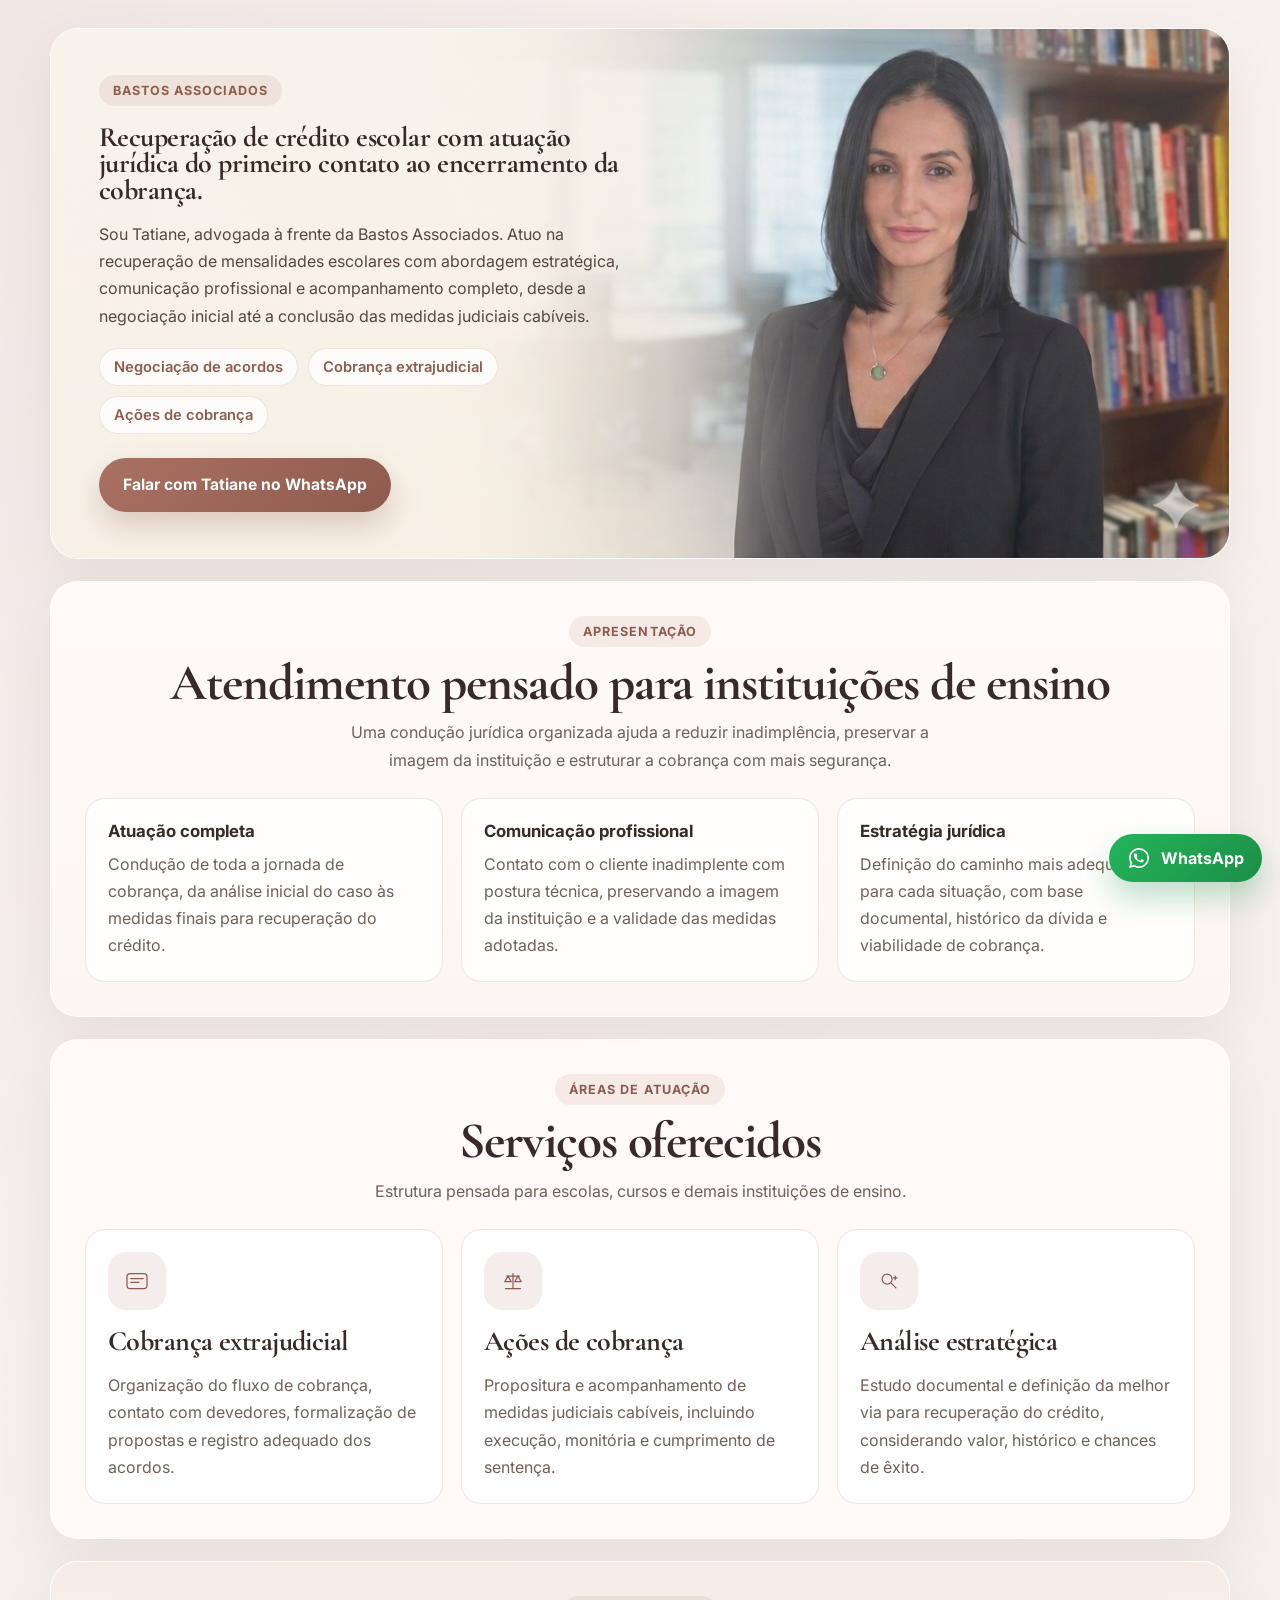
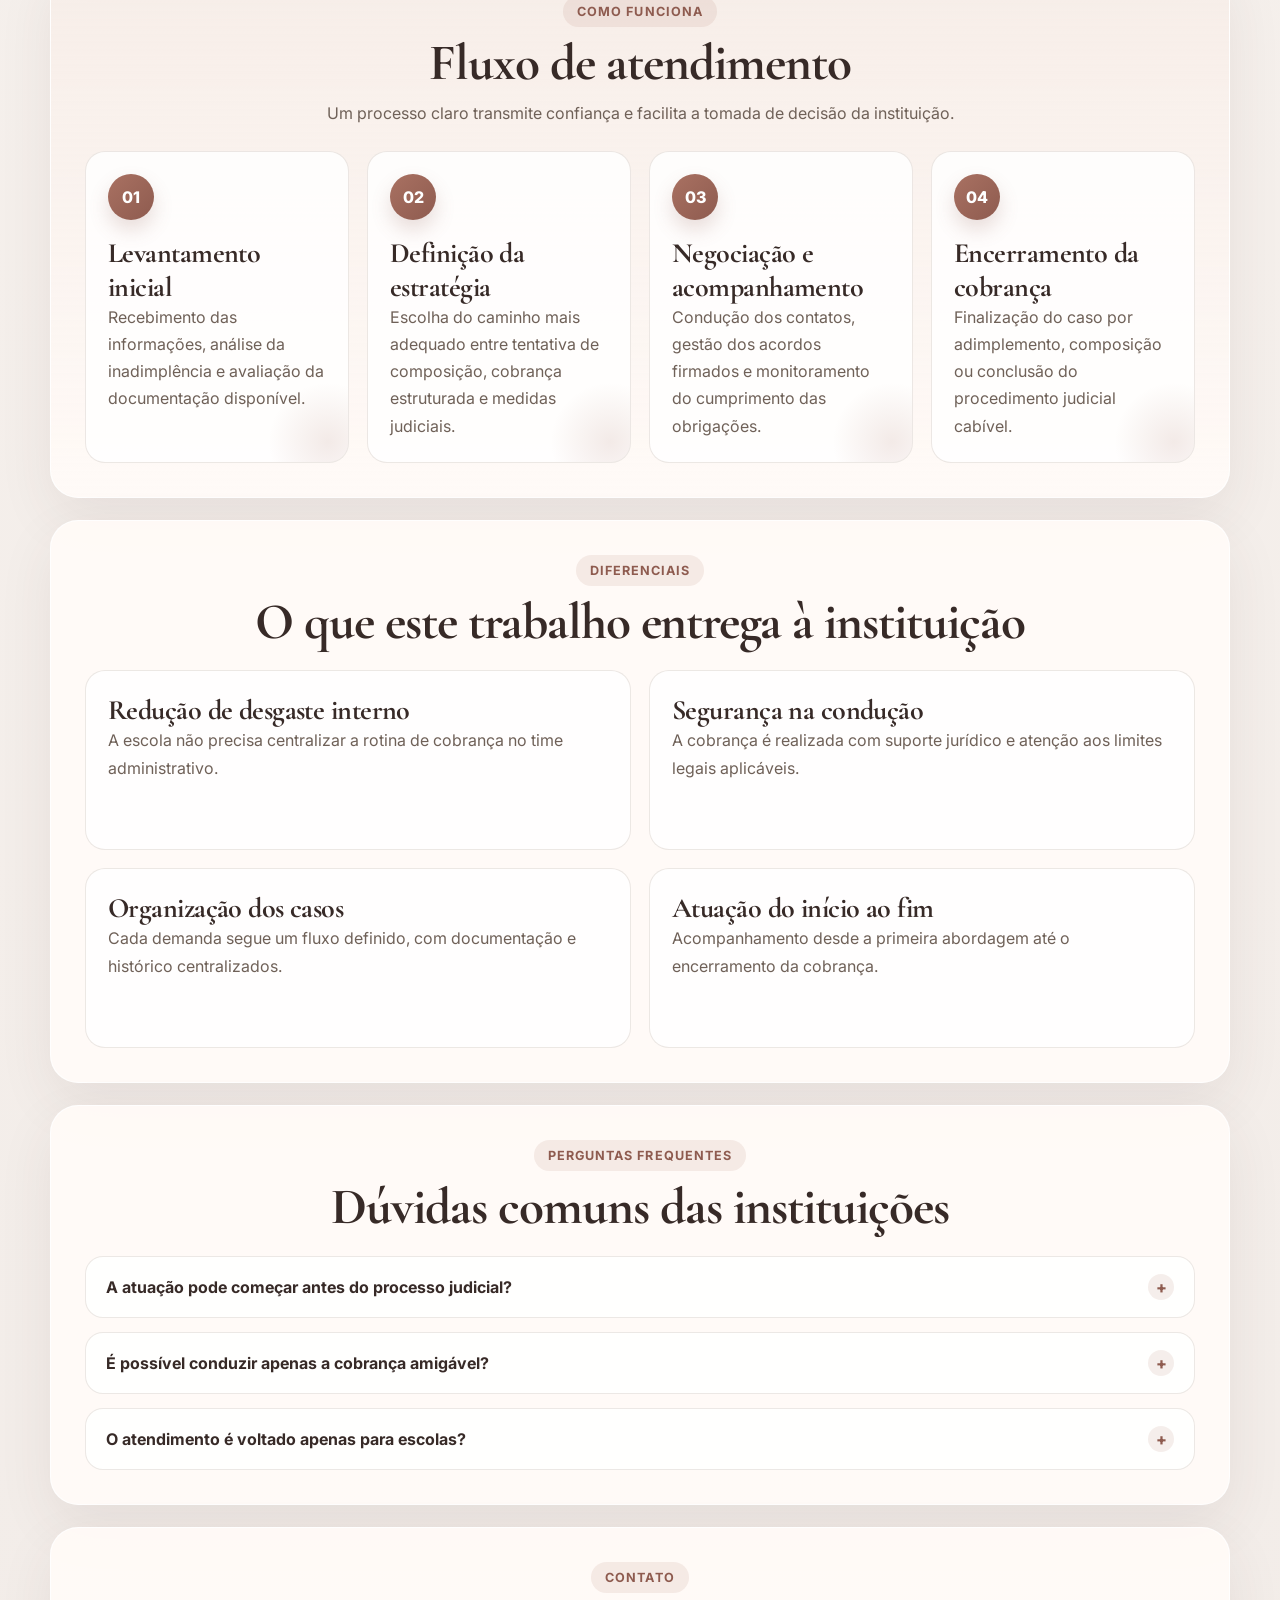
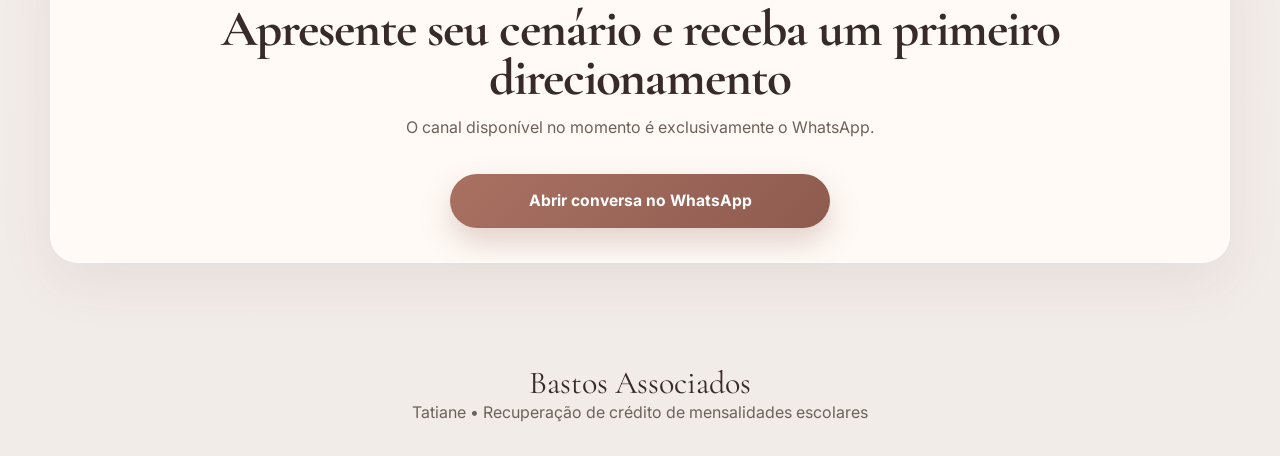
==== index.html @ 0022ead0 "Rename bastos-associados.html to index.html" ====
<!DOCTYPE html>
<html lang="pt-BR">
<head>
    <meta charset="UTF-8" />
    <meta name="viewport" content="width=device-width, initial-scale=1.0" />
    <title>Bastos Associados | Recuperação de Crédito Escolar</title>
    <meta
        name="description"
        content="Bastos Associados - atuação jurídica em recuperação de crédito de mensalidades escolares, da negociação ao encerramento das ações de cobrança."
    />
    <link rel="preconnect" href="https://fonts.googleapis.com" />
    <link rel="preconnect" href="https://fonts.gstatic.com" crossorigin />
    <link
        href="https://fonts.googleapis.com/css2?family=Cormorant+Garamond:wght@500;600;700&family=Inter:wght@400;500;600;700&display=swap"
        rel="stylesheet"
    />
    <link rel="stylesheet" href="./bastos-associados.css" />
</head>
<body>
    <a
        class="whatsapp-float"
        href="https://wa.me/5511997700082?text=Olá Tatiane, gostaria de agendar um horário para conversarmos."
        target="_blank"
        rel="noopener noreferrer"
        aria-label="Falar no WhatsApp"
    >
        <span class="icon-whatsapp" aria-hidden="true">
            <svg viewBox="0 0 24 24" role="img" focusable="false">
                <path
                    d="M19.05 4.94A9.93 9.93 0 0 0 12 2C6.48 2 2 6.48 2 12c0 1.76.46 3.48 1.34 5L2 22l5.17-1.31A9.95 9.95 0 0 0 12 22c5.52 0 10-4.48 10-10 0-2.67-1.04-5.18-2.95-7.06Zm-7.05 15.4a8.3 8.3 0 0 1-4.23-1.16l-.3-.18-3.07.78.82-2.99-.2-.31A8.34 8.34 0 0 1 3.66 12c0-4.6 3.74-8.34 8.34-8.34 2.23 0 4.32.87 5.9 2.45A8.28 8.28 0 0 1 20.34 12c0 4.6-3.74 8.34-8.34 8.34Zm4.57-6.23c-.25-.12-1.49-.73-1.72-.82-.23-.08-.4-.12-.57.13-.16.25-.65.81-.79.98-.15.16-.29.19-.54.06a6.8 6.8 0 0 1-2-1.23 7.49 7.49 0 0 1-1.39-1.73c-.15-.25-.01-.38.11-.5.11-.11.25-.29.37-.44.12-.15.16-.25.25-.42.08-.16.04-.31-.02-.44-.07-.12-.57-1.37-.78-1.88-.21-.5-.42-.43-.57-.43h-.48c-.16 0-.42.06-.64.31-.22.25-.84.82-.84 2 0 1.18.86 2.32.98 2.48.12.17 1.68 2.56 4.06 3.58.57.25 1.01.4 1.36.51.57.18 1.08.15 1.49.09.45-.07 1.49-.61 1.69-1.2.21-.59.21-1.09.15-1.2-.06-.11-.22-.17-.47-.29Z"
                />
            </svg>
        </span>
        <span>WhatsApp</span>
    </a>

    <main class="page-shell">
        <section class="hero-card">
            <div class="hero-banner" aria-label="Banner principal com apresentação de Tatiane Bastos">
                <div class="hero-content">
                    <span class="eyebrow">Bastos Associados</span>
                    <h1>Recuperação de crédito escolar com atuação jurídica do primeiro contato ao encerramento da cobrança.</h1>
                    <p class="hero-text">
                        Sou Tatiane, advogada à frente da Bastos Associados. Atuo na recuperação de mensalidades escolares com abordagem estratégica,
                        comunicação profissional e acompanhamento completo, desde a negociação inicial até a conclusão das medidas judiciais cabíveis.
                    </p>
                    <div class="hero-points" aria-label="Diferenciais principais">
                        <span>Negociação de acordos</span>
                        <span>Cobrança extrajudicial</span>
                        <span>Ações de cobrança</span>
                    </div>
                    <div class="hero-actions">
                        <a
                            class="btn btn-primary"
                            href="https://wa.me/5511997700082?text=Olá Tatiane, gostaria de agendar um horário para conversarmos."
                            target="_blank"
                            rel="noopener noreferrer"
                        >
                            Falar com Tatiane no WhatsApp
                        </a>
                    </div>
                </div>
            </div>
        </section>

        <section class="section-card intro-card">
            <div class="section-header section-header-center">
                <span class="section-kicker">Apresentação</span>
                <h2>Atendimento pensado para instituições de ensino</h2>
                <p>
                    Uma condução jurídica organizada ajuda a reduzir inadimplência, preservar a imagem da instituição e estruturar a cobrança com mais segurança.
                </p>
            </div>
            <div class="intro-grid">
                <article>
                    <strong>Atuação completa</strong>
                    <p>
                        Condução de toda a jornada de cobrança, da análise inicial do caso às medidas finais para recuperação do crédito.
                    </p>
                </article>
                <article>
                    <strong>Comunicação profissional</strong>
                    <p>
                        Contato com o cliente inadimplente com postura técnica, preservando a imagem da instituição e a validade das medidas adotadas.
                    </p>
                </article>
                <article>
                    <strong>Estratégia jurídica</strong>
                    <p>
                        Definição do caminho mais adequado para cada situação, com base documental, histórico da dívida e viabilidade de cobrança.
                    </p>
                </article>
            </div>
        </section>

        <section class="section-card">
            <div class="section-header section-header-center">
                <span class="section-kicker">Áreas de atuação</span>
                <h2>Serviços oferecidos</h2>
                <p>
                    Estrutura pensada para escolas, cursos e demais instituições de ensino.
                </p>
            </div>

            <div class="cards-grid">
                <article class="service-card">
                    <div class="service-icon" aria-hidden="true">
                        <svg viewBox="0 0 48 48">
                            <rect x="8" y="12" width="32" height="24" rx="5"></rect>
                            <path d="M14 20h20M14 26h13"></path>
                        </svg>
                    </div>
                    <h3>Cobrança extrajudicial</h3>
                    <p>
                        Organização do fluxo de cobrança, contato com devedores, formalização de propostas e registro adequado dos acordos.
                    </p>
                </article>

                <article class="service-card">
                    <div class="service-icon" aria-hidden="true">
                        <svg viewBox="0 0 48 48">
                            <path d="M12 36h24"></path>
                            <path d="M24 12v24"></path>
                            <path d="M14 16h20"></path>
                            <path d="M16 16l-5 9h10l-5-9Zm16 0-5 9h10l-5-9Z"></path>
                        </svg>
                    </div>
                    <h3>Ações de cobrança</h3>
                    <p>
                        Propositura e acompanhamento de medidas judiciais cabíveis, incluindo execução, monitória e cumprimento de sentença.
                    </p>
                </article>

                <article class="service-card">
                    <div class="service-icon" aria-hidden="true">
                        <svg viewBox="0 0 48 48">
                            <circle cx="21" cy="21" r="8"></circle>
                            <path d="m27 27 8 8"></path>
                            <path d="M34 16v6M31 19h6"></path>
                        </svg>
                    </div>
                    <h3>Análise estratégica</h3>
                    <p>
                        Estudo documental e definição da melhor via para recuperação do crédito, considerando valor, histórico e chances de êxito.
                    </p>
                </article>
            </div>
        </section>

        <section class="section-card soft-section">
            <div class="section-header section-header-center">
                <span class="section-kicker">Como funciona</span>
                <h2>Fluxo de atendimento</h2>
                <p>
                    Um processo claro transmite confiança e facilita a tomada de decisão da instituição.
                </p>
            </div>

            <div class="steps-grid">
                <article class="step-card">
                    <span class="step-number">01</span>
                    <h3>Levantamento inicial</h3>
                    <p>
                        Recebimento das informações, análise da inadimplência e avaliação da documentação disponível.
                    </p>
                </article>

                <article class="step-card">
                    <span class="step-number">02</span>
                    <h3>Definição da estratégia</h3>
                    <p>
                        Escolha do caminho mais adequado entre tentativa de composição, cobrança estruturada e medidas judiciais.
                    </p>
                </article>

                <article class="step-card">
                    <span class="step-number">03</span>
                    <h3>Negociação e acompanhamento</h3>
                    <p>
                        Condução dos contatos, gestão dos acordos firmados e monitoramento do cumprimento das obrigações.
                    </p>
                </article>

                <article class="step-card">
                    <span class="step-number">04</span>
                    <h3>Encerramento da cobrança</h3>
                    <p>
                        Finalização do caso por adimplemento, composição ou conclusão do procedimento judicial cabível.
                    </p>
                </article>
            </div>
        </section>

        <section class="section-card">
            <div class="section-header section-header-center">
                <span class="section-kicker">Diferenciais</span>
                <h2>O que este trabalho entrega à instituição</h2>
            </div>

            <div class="benefits-grid">
                <article class="benefit-card">
                    <h3>Redução de desgaste interno</h3>
                    <p>
                        A escola não precisa centralizar a rotina de cobrança no time administrativo.
                    </p>
                </article>
                <article class="benefit-card">
                    <h3>Segurança na condução</h3>
                    <p>
                        A cobrança é realizada com suporte jurídico e atenção aos limites legais aplicáveis.
                    </p>
                </article>
                <article class="benefit-card">
                    <h3>Organização dos casos</h3>
                    <p>
                        Cada demanda segue um fluxo definido, com documentação e histórico centralizados.
                    </p>
                </article>
                <article class="benefit-card">
                    <h3>Atuação do início ao fim</h3>
                    <p>
                        Acompanhamento desde a primeira abordagem até o encerramento da cobrança.
                    </p>
                </article>
            </div>
        </section>

        <section class="section-card faq-card">
            <div class="section-header section-header-center">
                <span class="section-kicker">Perguntas frequentes</span>
                <h2>Dúvidas comuns das instituições</h2>
            </div>

            <div class="faq-list">
                <details>
                    <summary>A atuação pode começar antes do processo judicial?</summary>
                    <p>
                        Sim. O trabalho pode iniciar pela fase extrajudicial, com análise da dívida, comunicação com o devedor e estruturação de acordos antes da judicialização.
                    </p>
                </details>
                <details>
                    <summary>É possível conduzir apenas a cobrança amigável?</summary>
                    <p>
                        Sim. A estratégia pode ser ajustada conforme a necessidade da instituição e o perfil da carteira.
                    </p>
                </details>
                <details>
                    <summary>O atendimento é voltado apenas para escolas?</summary>
                    <p>
                        O foco principal desta apresentação está nas instituições de ensino e na recuperação de mensalidades.
                    </p>
                </details>
            </div>
        </section>

        <section class="section-card cta-card">
            <div class="section-header section-header-center">
                <span class="section-kicker">Contato</span>
                <h2>Apresente seu cenário e receba um primeiro direcionamento</h2>
                <p>
                    O canal disponível no momento é exclusivamente o WhatsApp.
                </p>
            </div>
            <a
                class="btn btn-primary btn-large"
                href="https://wa.me/5511997700082?text=Olá Tatiane, gostaria de agendar um horário para conversarmos."
                target="_blank"
                rel="noopener noreferrer"
            >
                Abrir conversa no WhatsApp
            </a>
        </section>
    </main>

    <footer class="site-footer">
        <p>Bastos Associados</p>
        <span>Tatiane • Recuperação de crédito de mensalidades escolares</span>
    </footer>
</body>
</html>
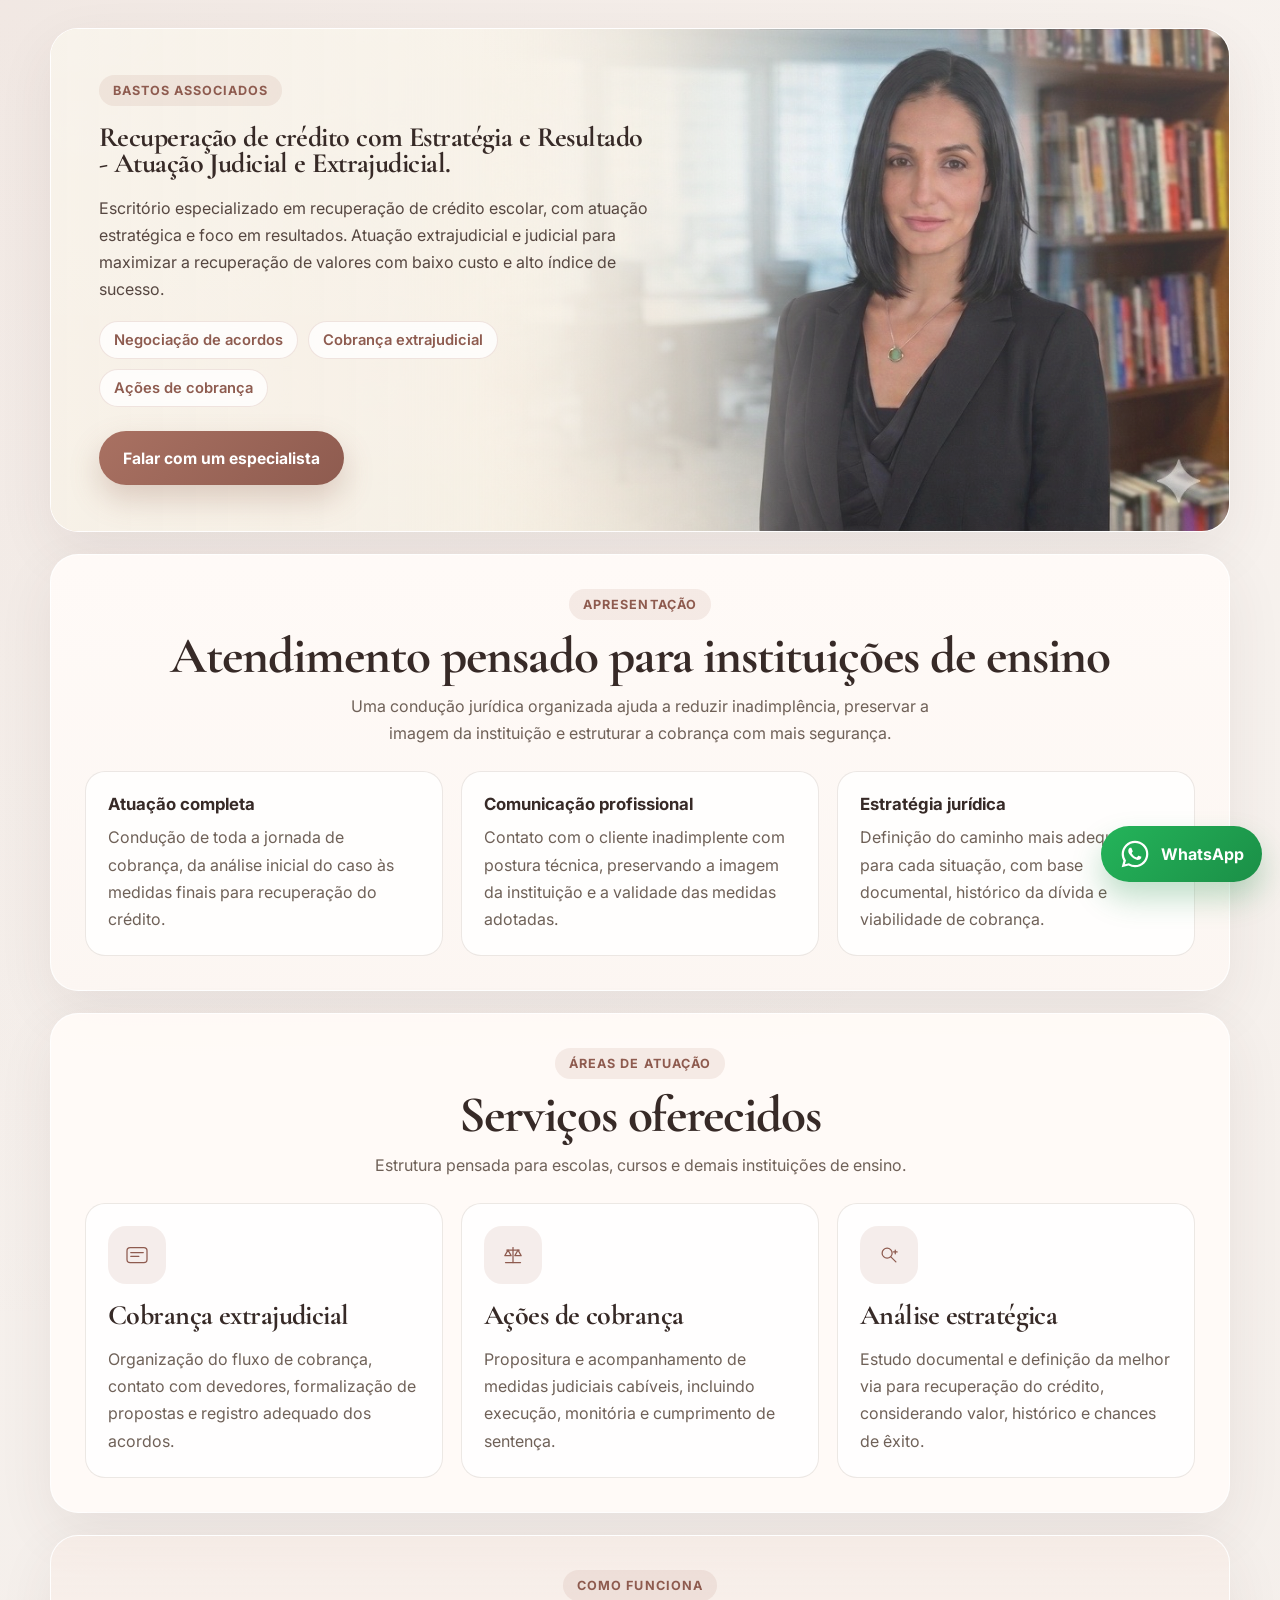
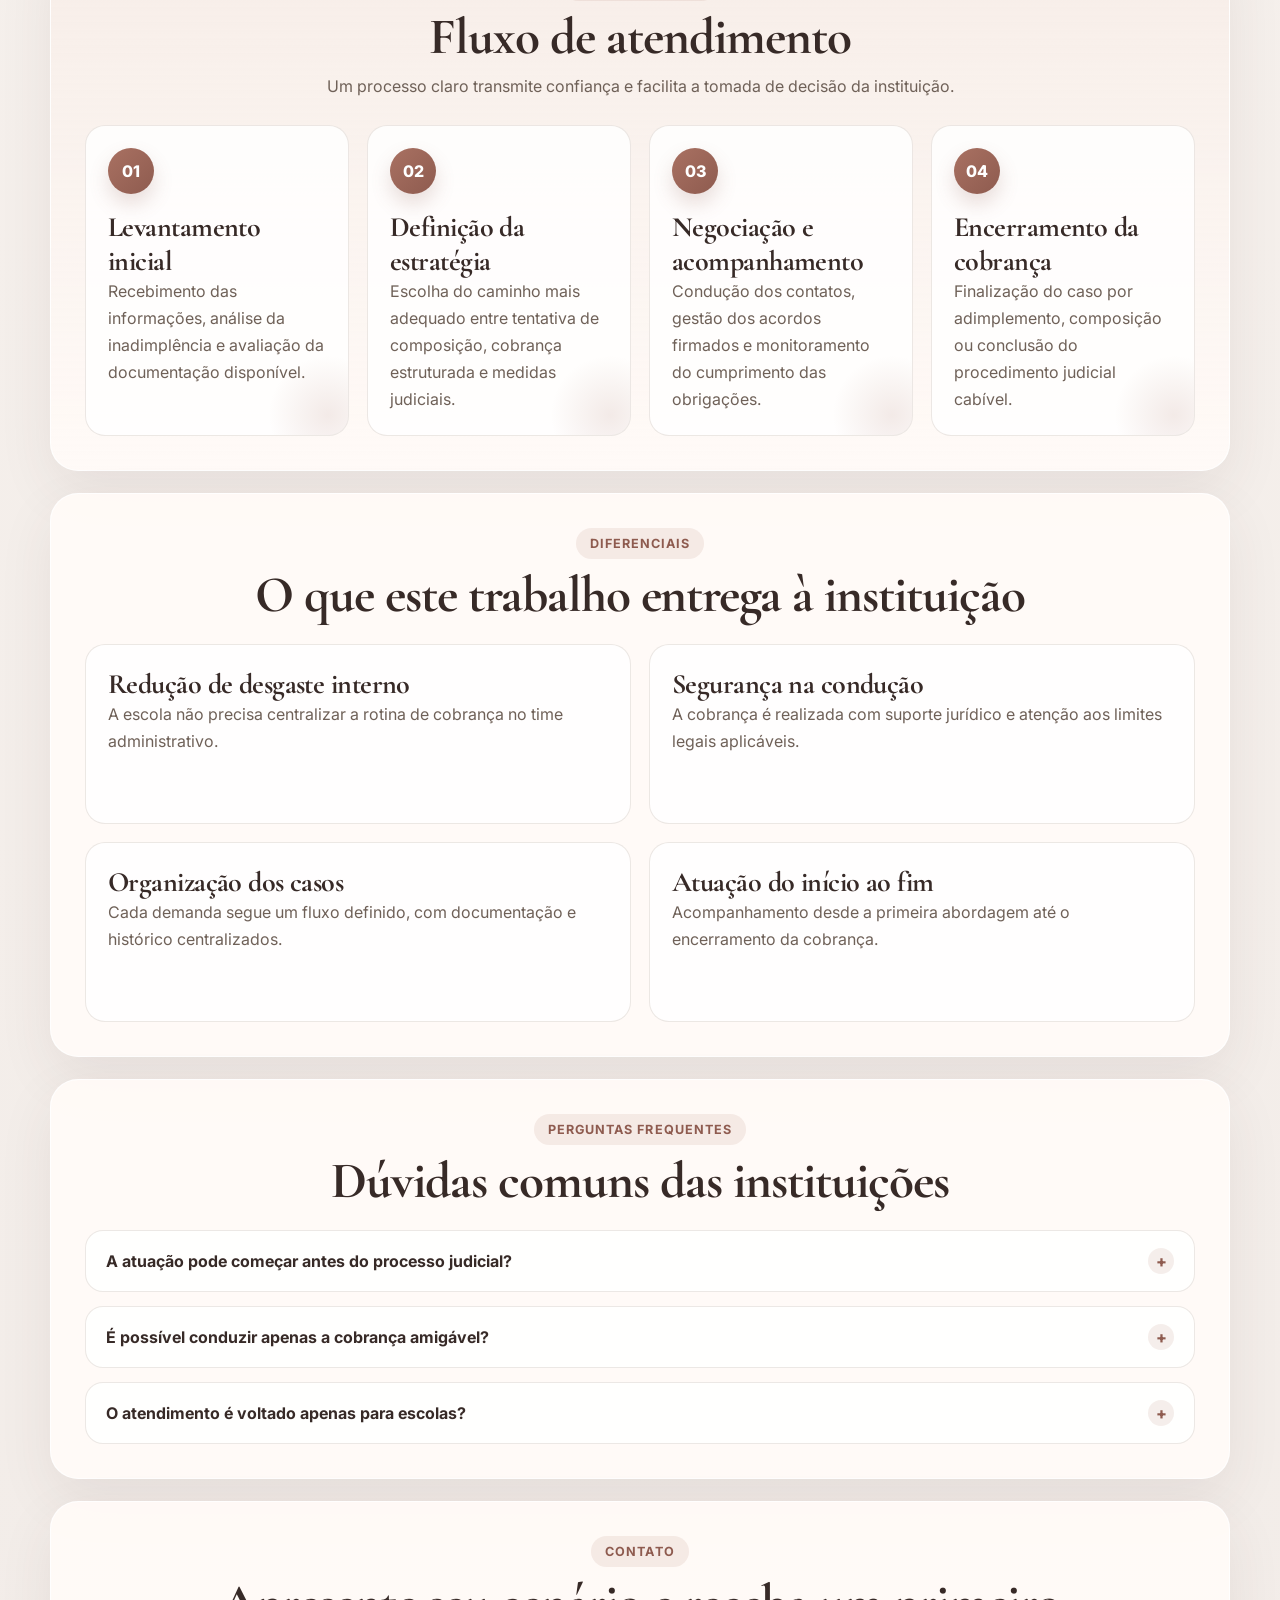
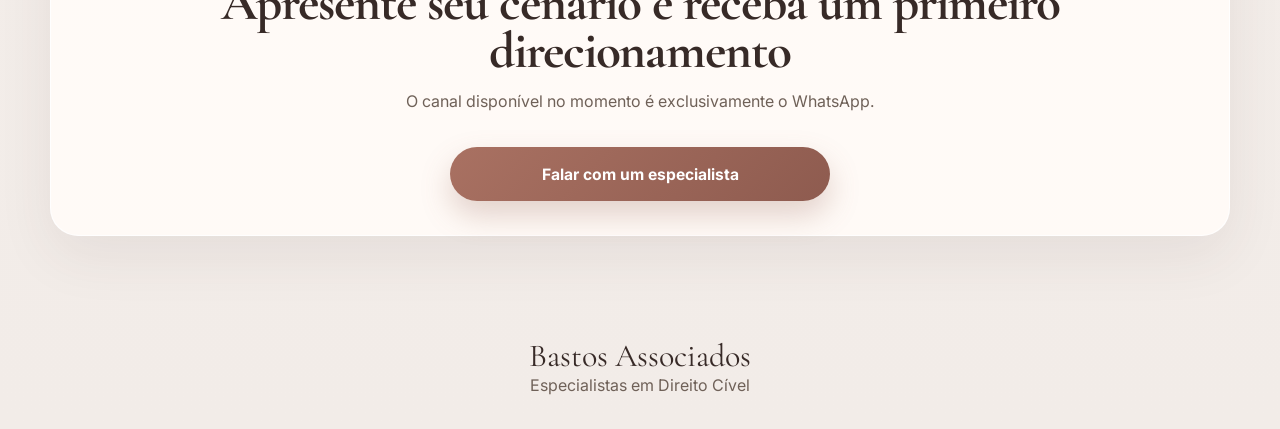
==== commit 9896bcc3: "Update index.html" ====
--- a/index.html
+++ b/index.html
@@ -39,10 +39,10 @@
             <div class="hero-banner" aria-label="Banner principal com apresentação de Tatiane Bastos">
                 <div class="hero-content">
                     <span class="eyebrow">Bastos Associados</span>
-                    <h1>Recuperação de crédito escolar com atuação jurídica do primeiro contato ao encerramento da cobrança.</h1>
+                    <h1>Recuperação de crédito com Estratégia e Resultado - Atuação Judicial e Extrajudicial.</h1>
                     <p class="hero-text">
-                        Sou Tatiane, advogada à frente da Bastos Associados. Atuo na recuperação de mensalidades escolares com abordagem estratégica,
-                        comunicação profissional e acompanhamento completo, desde a negociação inicial até a conclusão das medidas judiciais cabíveis.
+                        Escritório especializado em recuperação de crédito escolar, com atuação estratégica e foco em resultados.
+                        Atuação extrajudicial e judicial para maximizar a recuperação de valores com baixo custo e alto índice de sucesso.
                     </p>
                     <div class="hero-points" aria-label="Diferenciais principais">
                         <span>Negociação de acordos</span>
@@ -56,7 +56,7 @@
                             target="_blank"
                             rel="noopener noreferrer"
                         >
-                            Falar com Tatiane no WhatsApp
+                            Falar com um especialista
                         </a>
                     </div>
                 </div>
@@ -267,14 +267,14 @@
                 target="_blank"
                 rel="noopener noreferrer"
             >
-                Abrir conversa no WhatsApp
+                Falar com um especialista
             </a>
         </section>
     </main>
 
     <footer class="site-footer">
         <p>Bastos Associados</p>
-        <span>Tatiane • Recuperação de crédito de mensalidades escolares</span>
+        <span>Especialistas em Direito Cível</span>
     </footer>
 </body>
 </html>
--- a/bastos-associados.css
+++ b/bastos-associados.css
@@ -427,13 +427,13 @@
 }
 
 .icon-whatsapp {
-    width: 24px;
-    height: 24px;
+    width: 32px;
+    height: 32px;
 }
 
 .icon-whatsapp svg {
-    width: 24px;
-    height: 24px;
+    width: 32px;
+    height: 32px;
     fill: currentColor;
 }
 
@@ -507,8 +507,9 @@
         }
 
         .hero-points {
-            justify-content: center;
+            justify-content: normal;
             gap: 14px;
+            width: 50%;
         }
 
         .hero-actions {
@@ -567,6 +568,7 @@
 
         .hero-points {
             width: 70%;
-        }
-    }
-}
+            justify-content: normal;
+        }
+    }
+}
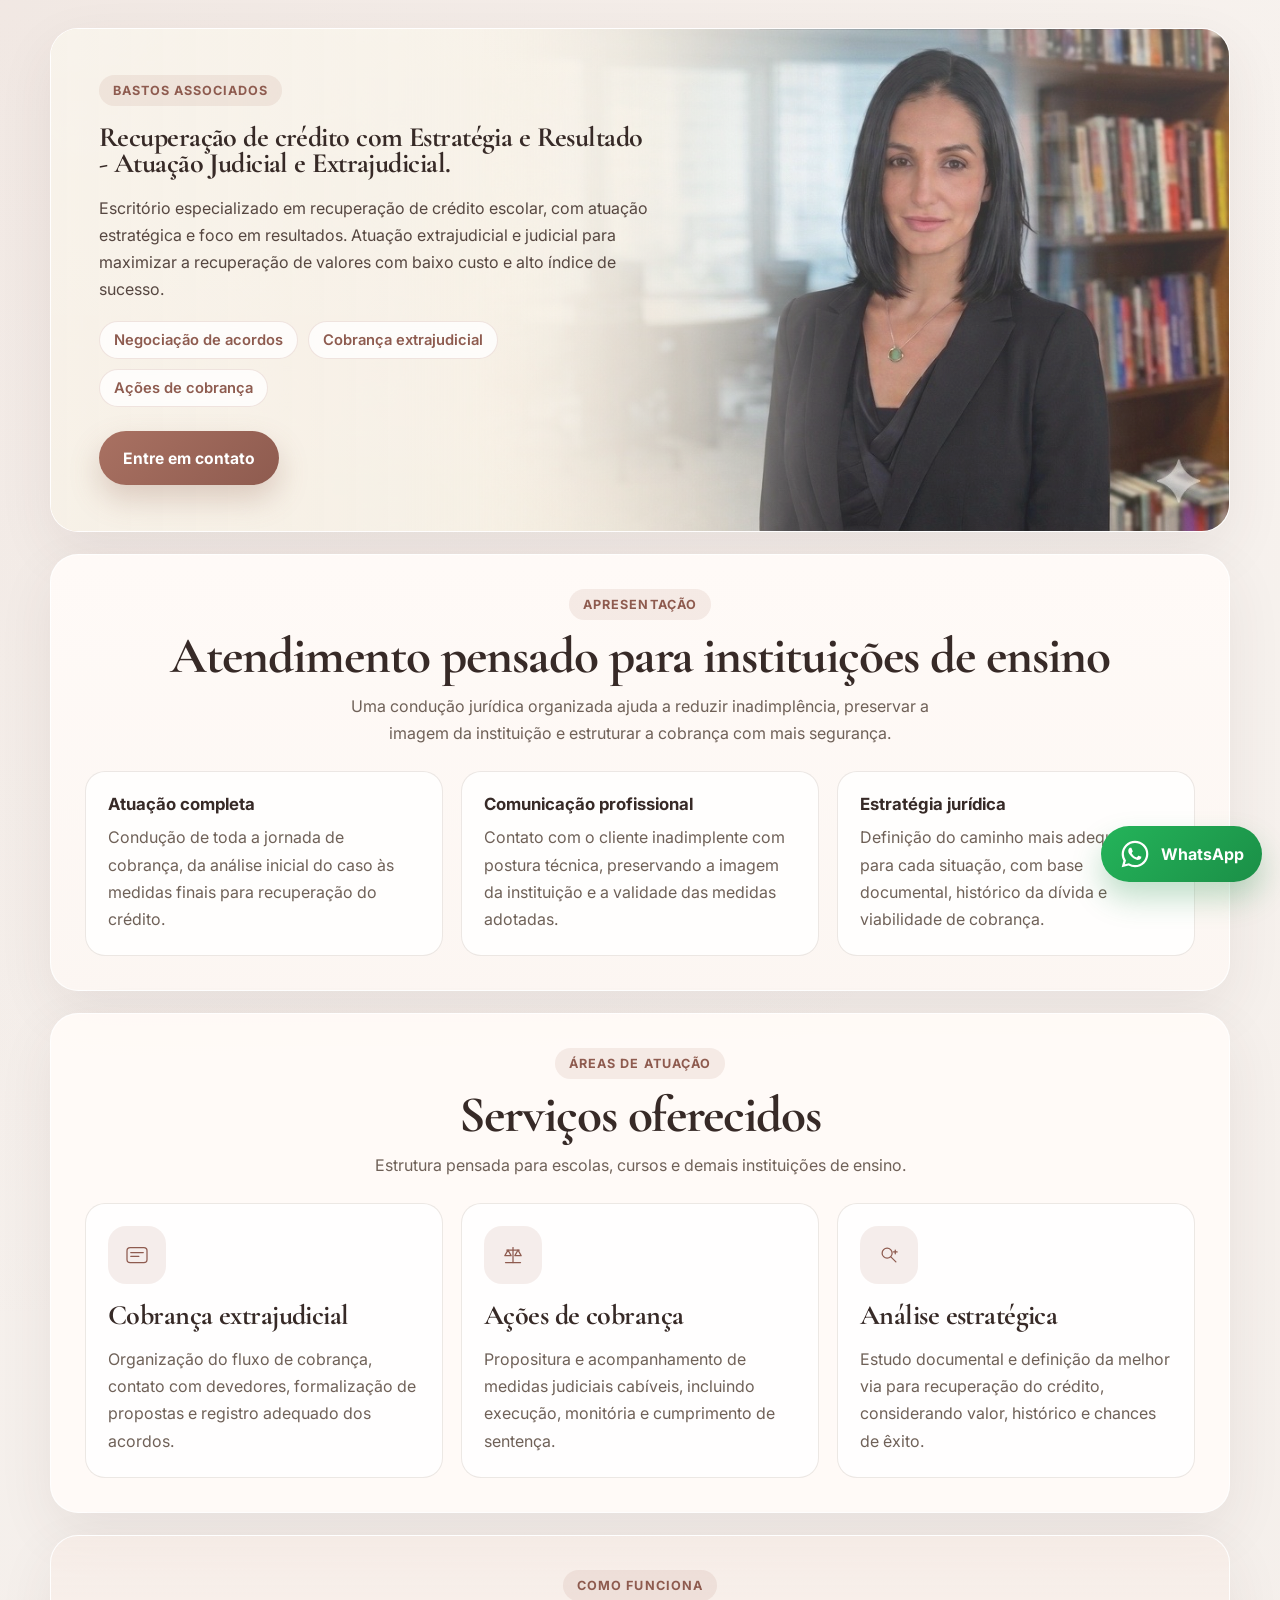
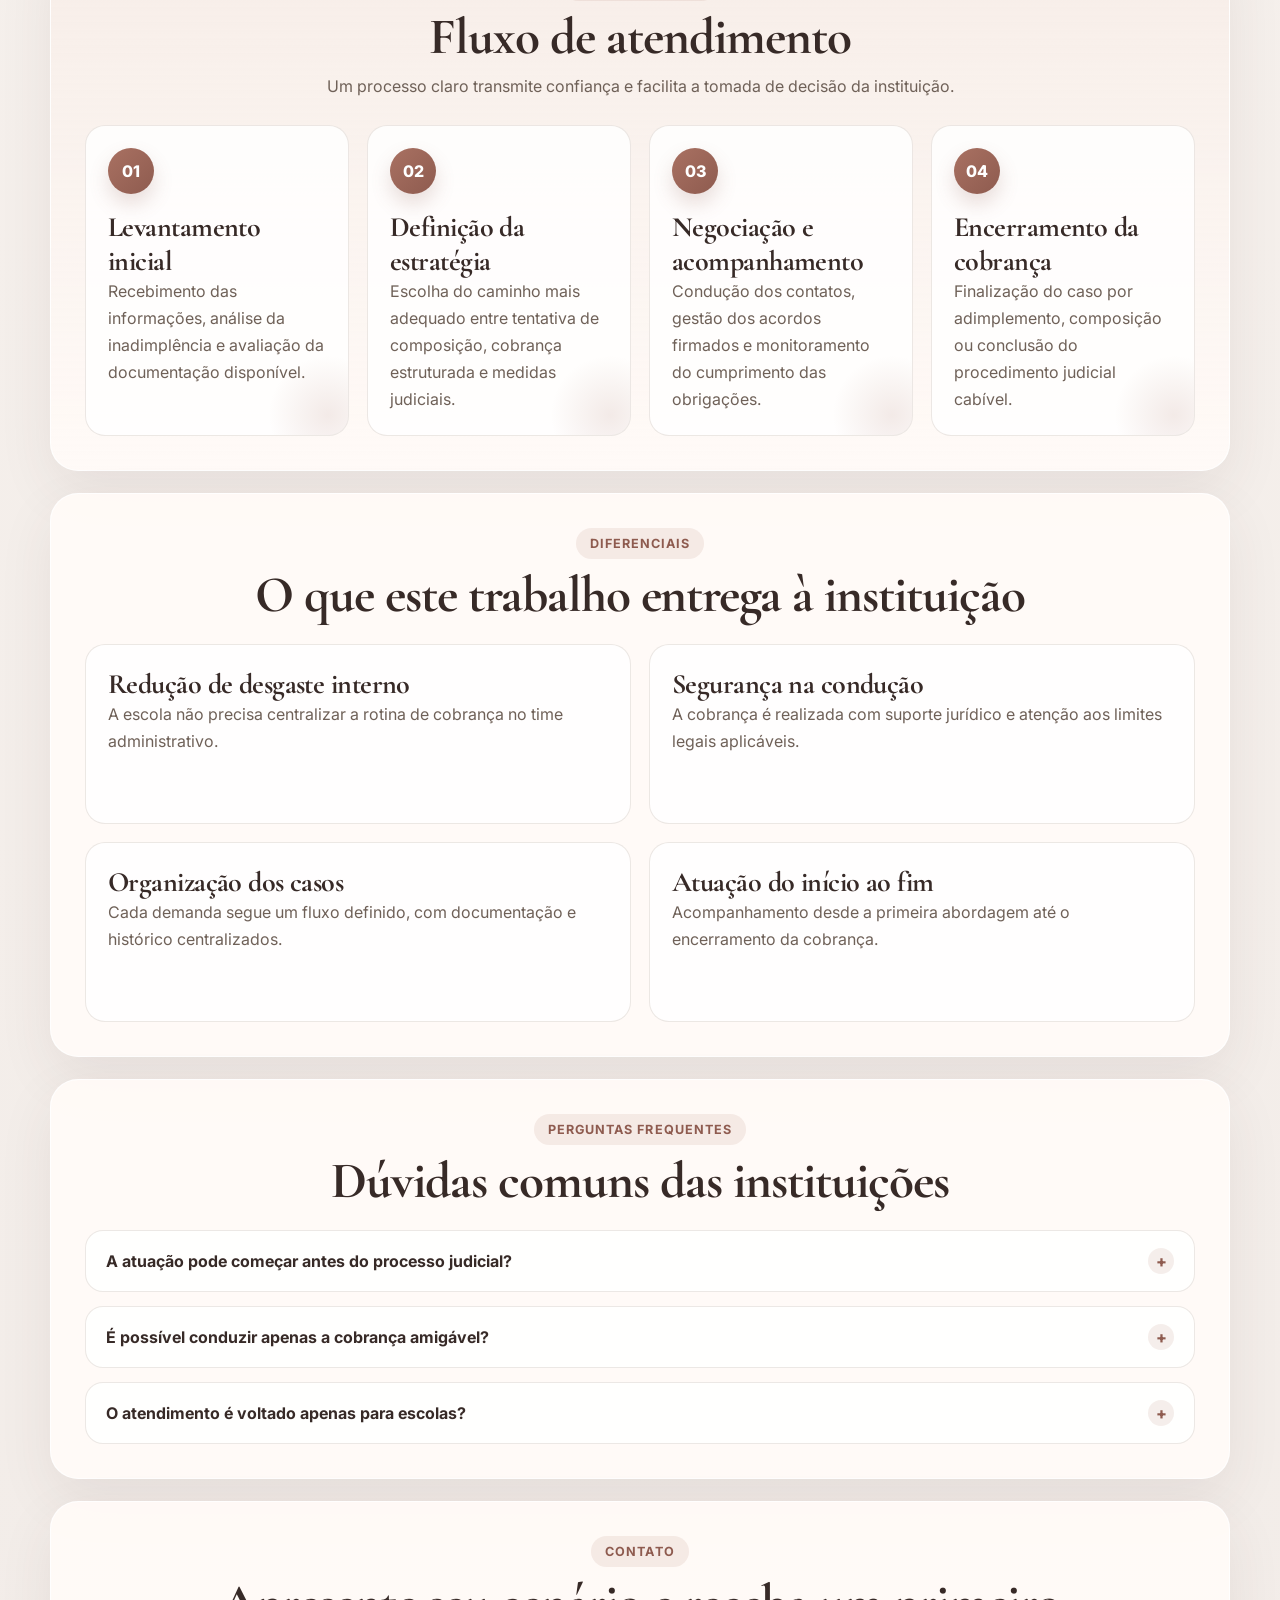
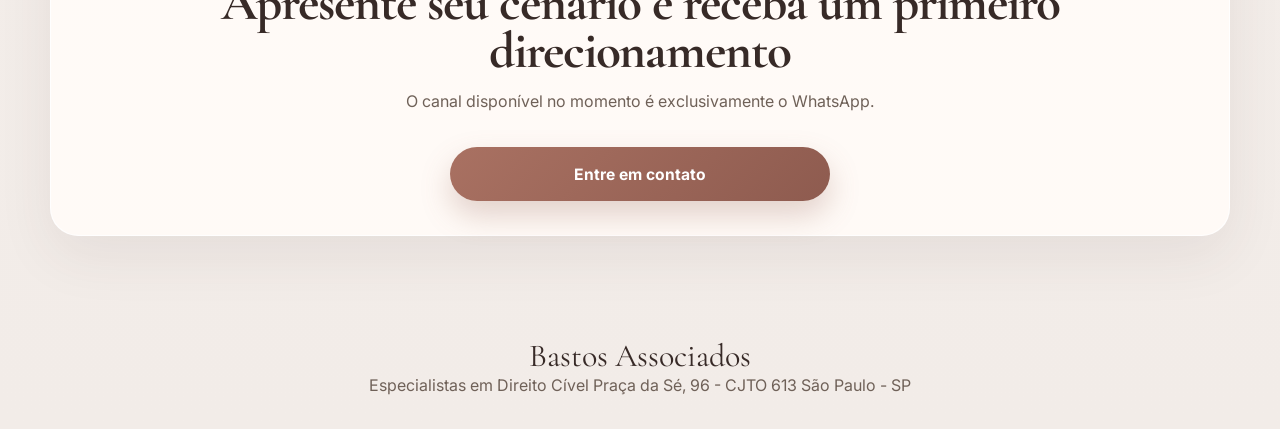
==== commit a1fe3756: "Update index.html" ====
--- a/index.html
+++ b/index.html
@@ -56,7 +56,7 @@
                             target="_blank"
                             rel="noopener noreferrer"
                         >
-                            Falar com um especialista
+                            Entre em contato
                         </a>
                     </div>
                 </div>
@@ -267,7 +267,7 @@
                 target="_blank"
                 rel="noopener noreferrer"
             >
-                Falar com um especialista
+                Entre em contato
             </a>
         </section>
     </main>
@@ -275,6 +275,10 @@
     <footer class="site-footer">
         <p>Bastos Associados</p>
         <span>Especialistas em Direito Cível</span>
+        <span class="footer-address">
+            Praça da Sé, 96 - CJTO 613
+            São Paulo - SP
+        </span>
     </footer>
 </body>
 </html>
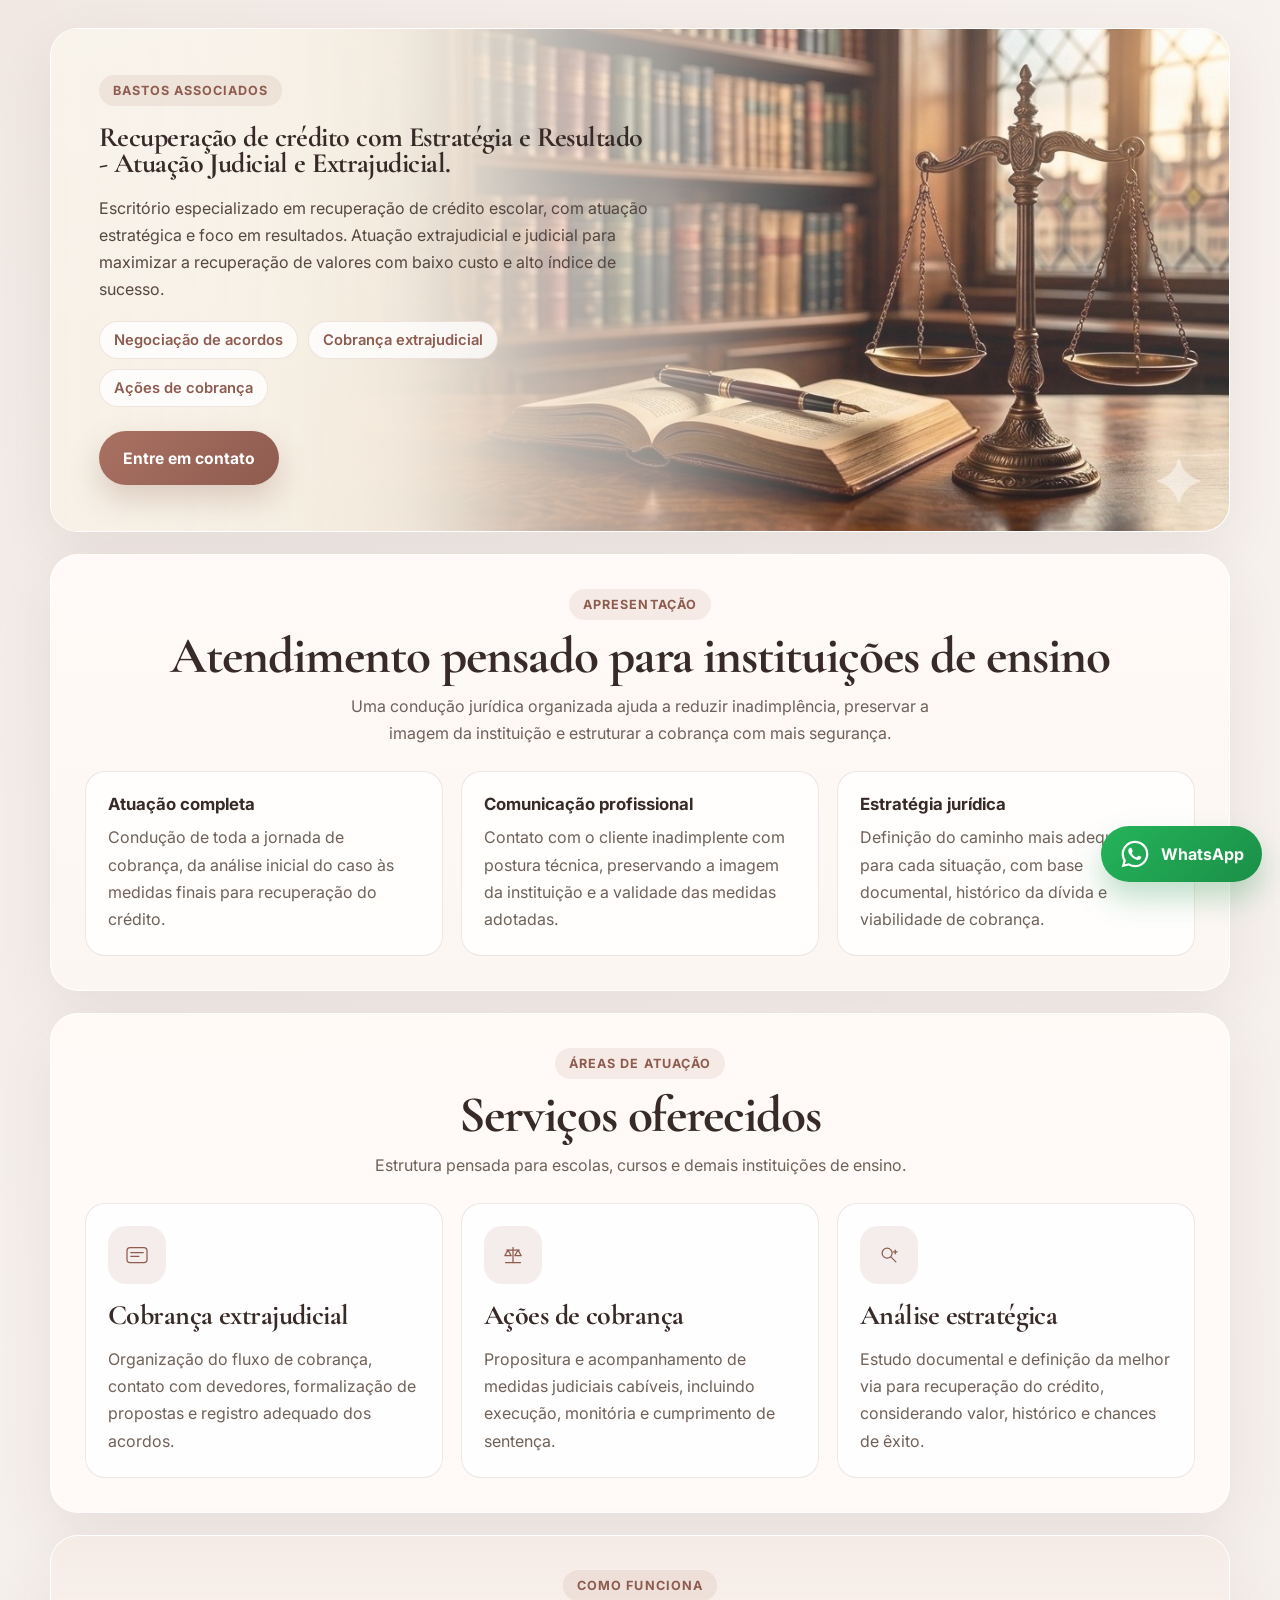
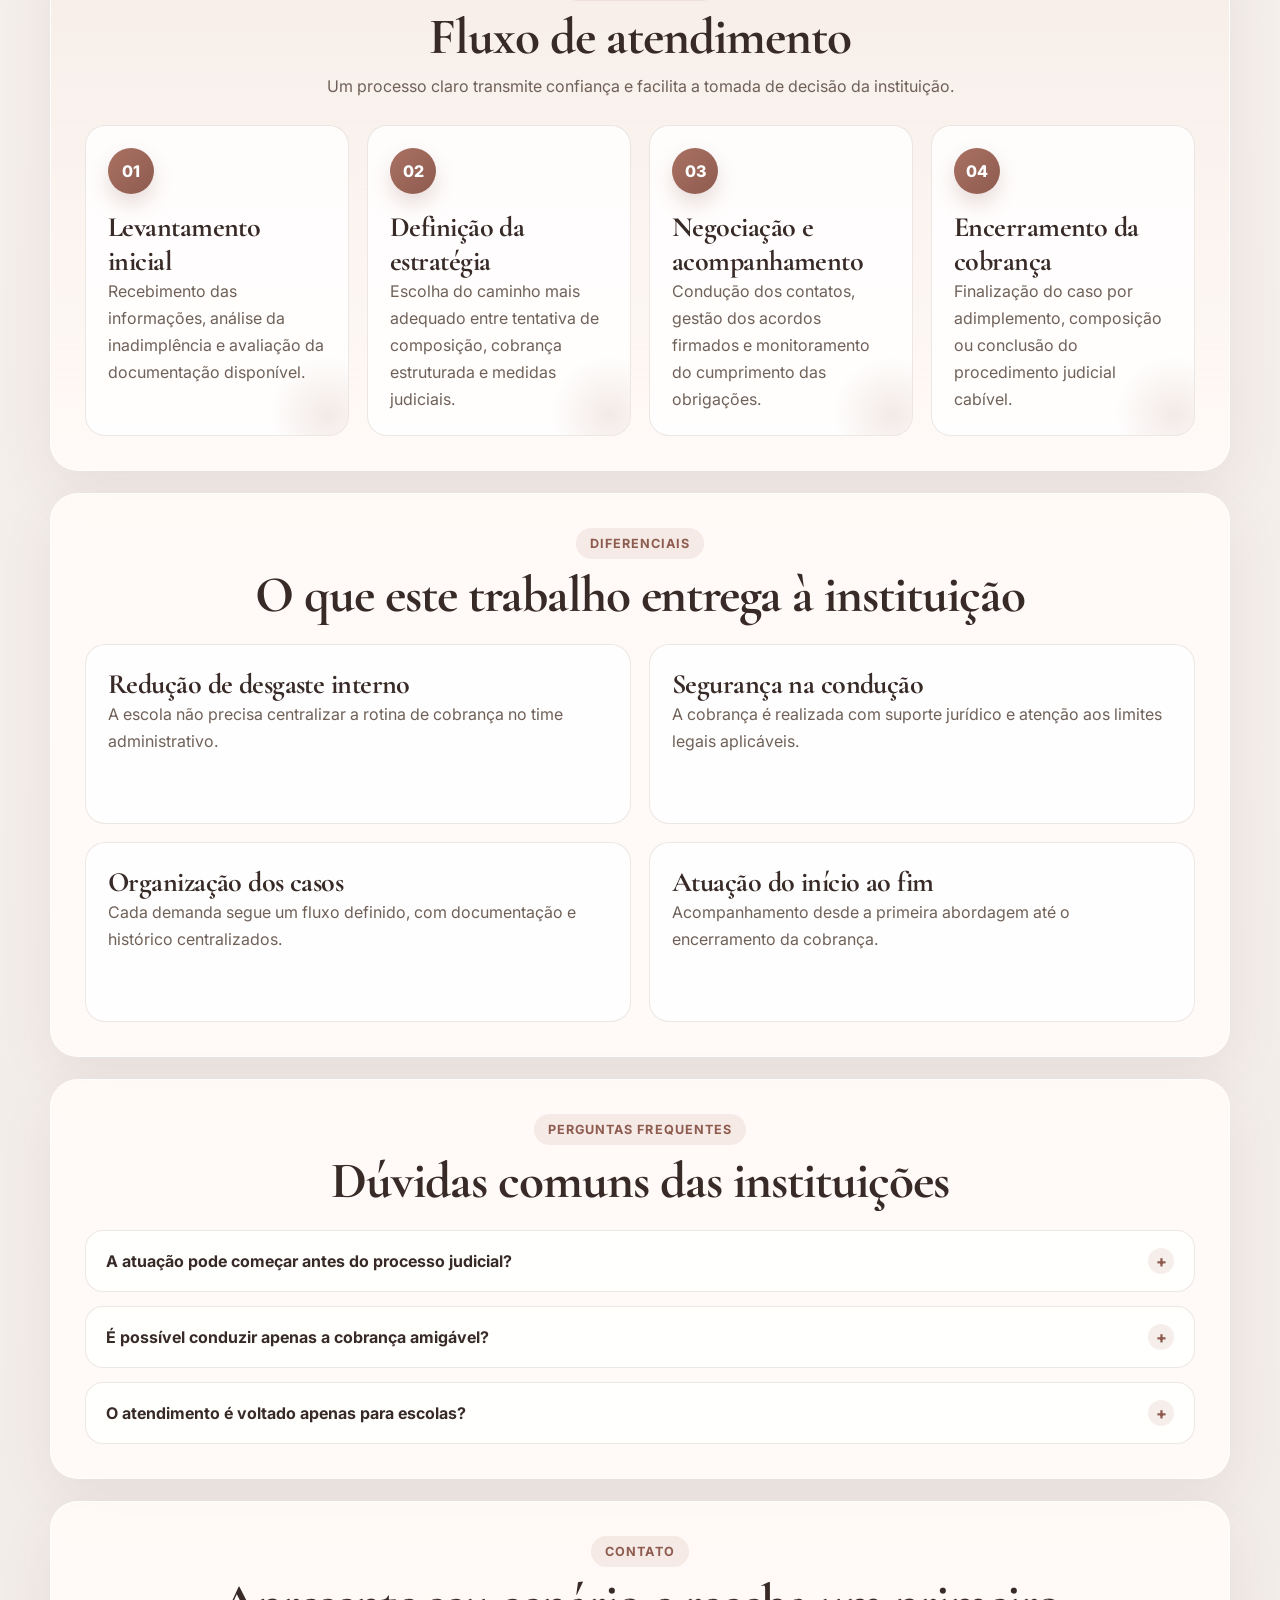
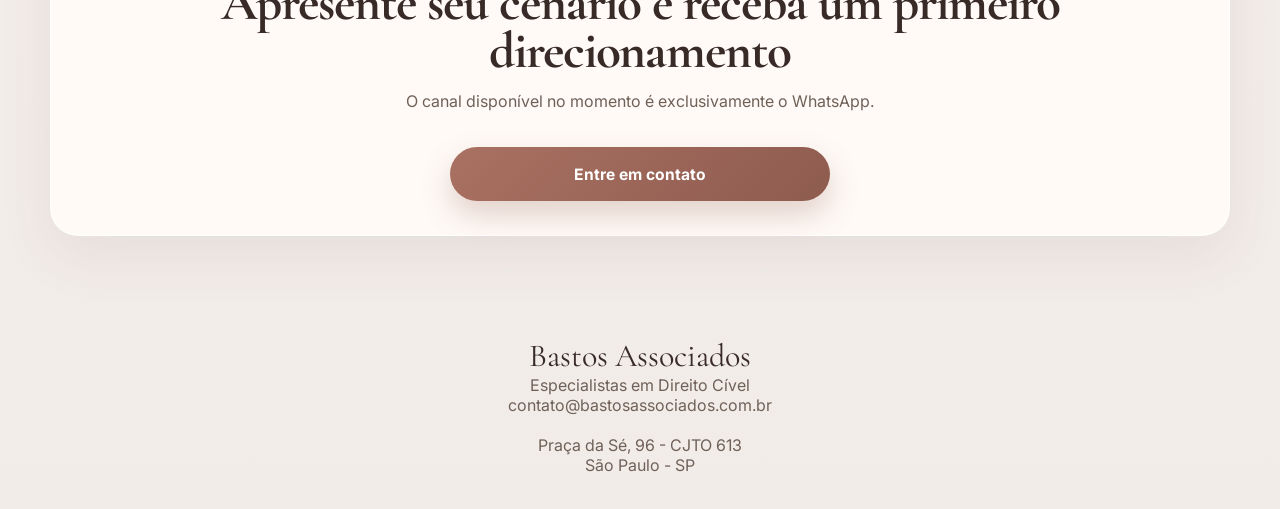
==== commit 08feed3e: "Update index.html" ====
--- a/index.html
+++ b/index.html
@@ -19,7 +19,7 @@
 <body>
     <a
         class="whatsapp-float"
-        href="https://wa.me/5511997700082?text=Olá Tatiane, gostaria de agendar um horário para conversarmos."
+        href="https://wa.me/5511997700082?text=Olá Bastos Associados, gostaria de agendar um horário para conversarmos."
         target="_blank"
         rel="noopener noreferrer"
         aria-label="Falar no WhatsApp"
@@ -36,7 +36,7 @@
 
     <main class="page-shell">
         <section class="hero-card">
-            <div class="hero-banner" aria-label="Banner principal com apresentação de Tatiane Bastos">
+            <div class="hero-banner" aria-label="Banner principal com apresentação de Bastos Associados Bastos">
                 <div class="hero-content">
                     <span class="eyebrow">Bastos Associados</span>
                     <h1>Recuperação de crédito com Estratégia e Resultado - Atuação Judicial e Extrajudicial.</h1>
@@ -52,7 +52,7 @@
                     <div class="hero-actions">
                         <a
                             class="btn btn-primary"
-                            href="https://wa.me/5511997700082?text=Olá Tatiane, gostaria de agendar um horário para conversarmos."
+                            href="https://wa.me/5511997700082?text=Olá Bastos Associados, gostaria de agendar um horário para conversarmos."
                             target="_blank"
                             rel="noopener noreferrer"
                         >
@@ -263,7 +263,7 @@
             </div>
             <a
                 class="btn btn-primary btn-large"
-                href="https://wa.me/5511997700082?text=Olá Tatiane, gostaria de agendar um horário para conversarmos."
+                href="https://wa.me/5511997700082?text=Olá Bastos Associados, gostaria de agendar um horário para conversarmos."
                 target="_blank"
                 rel="noopener noreferrer"
             >
@@ -275,6 +275,7 @@
     <footer class="site-footer">
         <p>Bastos Associados</p>
         <span>Especialistas em Direito Cível</span>
+        <div>contato@bastosassociados.com.br</div>
         <span class="footer-address">
             Praça da Sé, 96 - CJTO 613
             São Paulo - SP
--- a/bastos-associados.css
+++ b/bastos-associados.css
@@ -14,7 +14,7 @@
     --radius-lg: 20px;
     --radius-md: 16px;
     --container: 1180px;
-    --hero-image: url("[data-uri]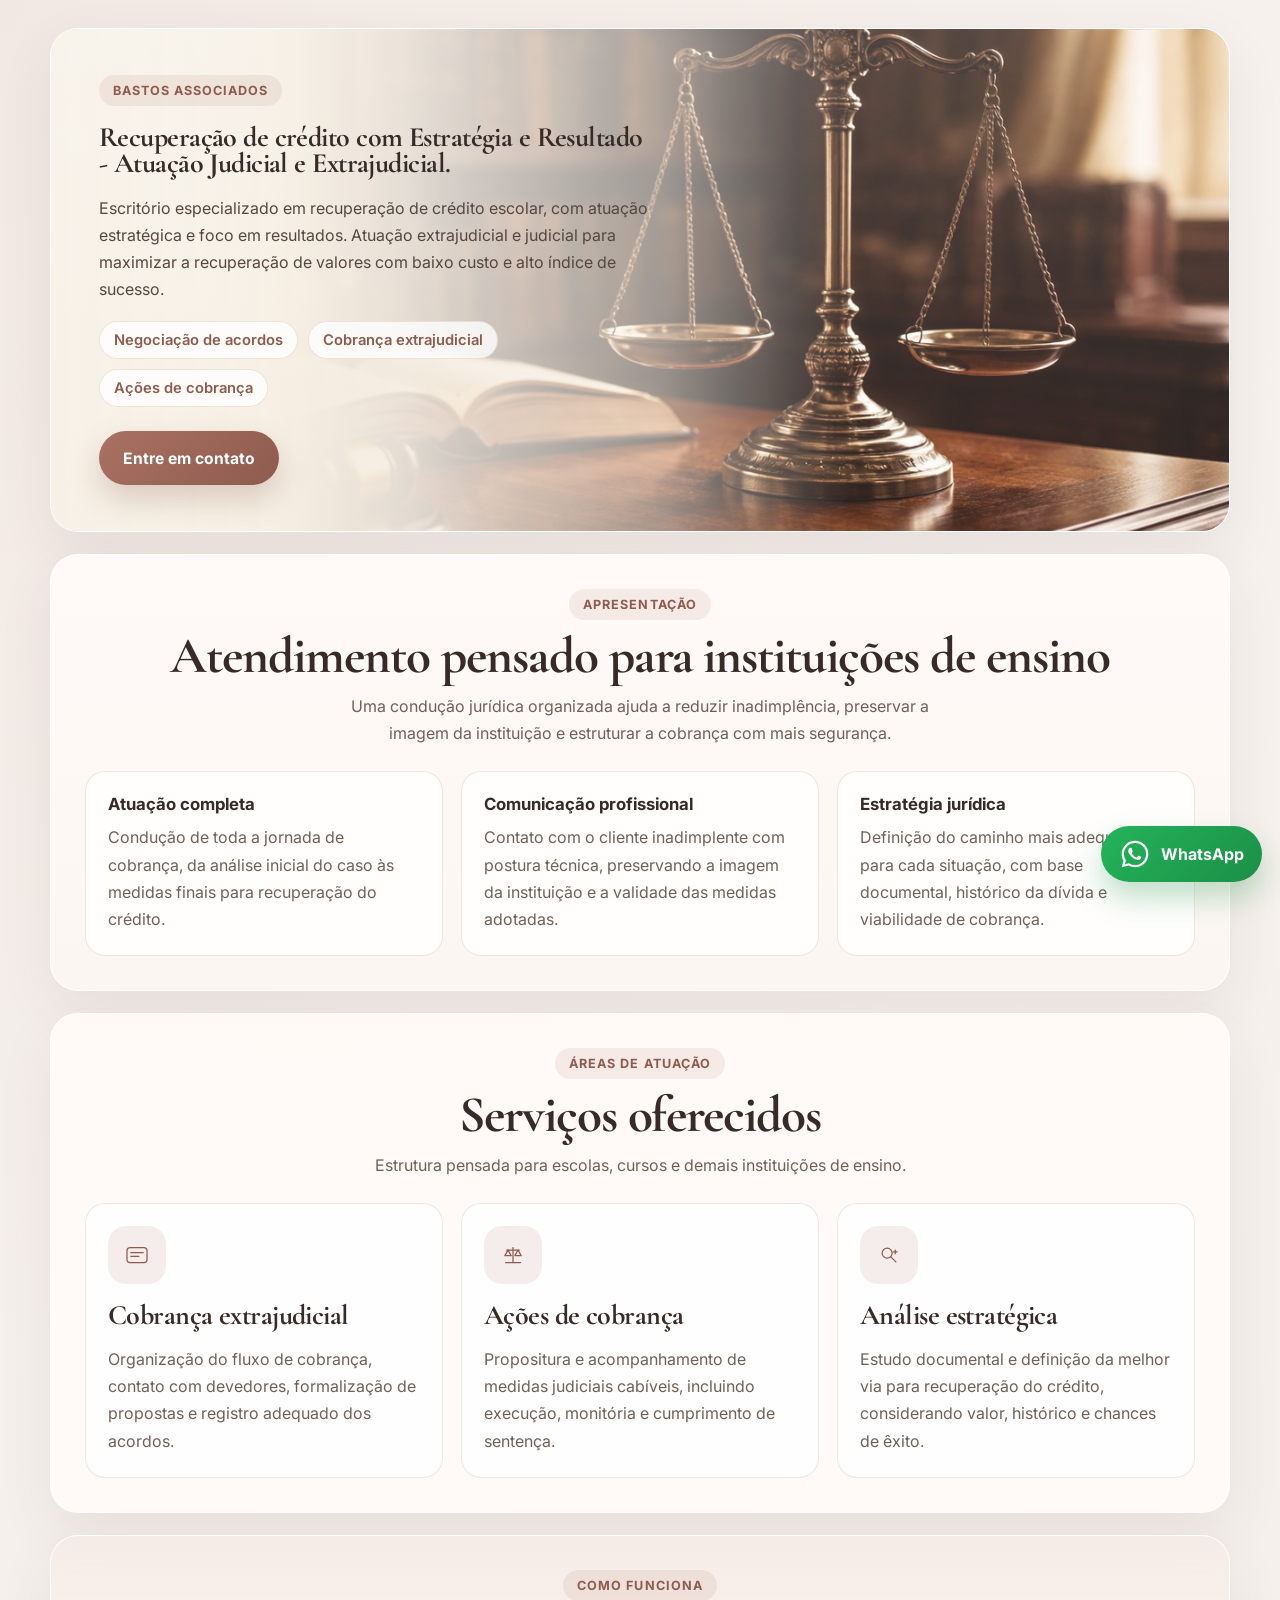
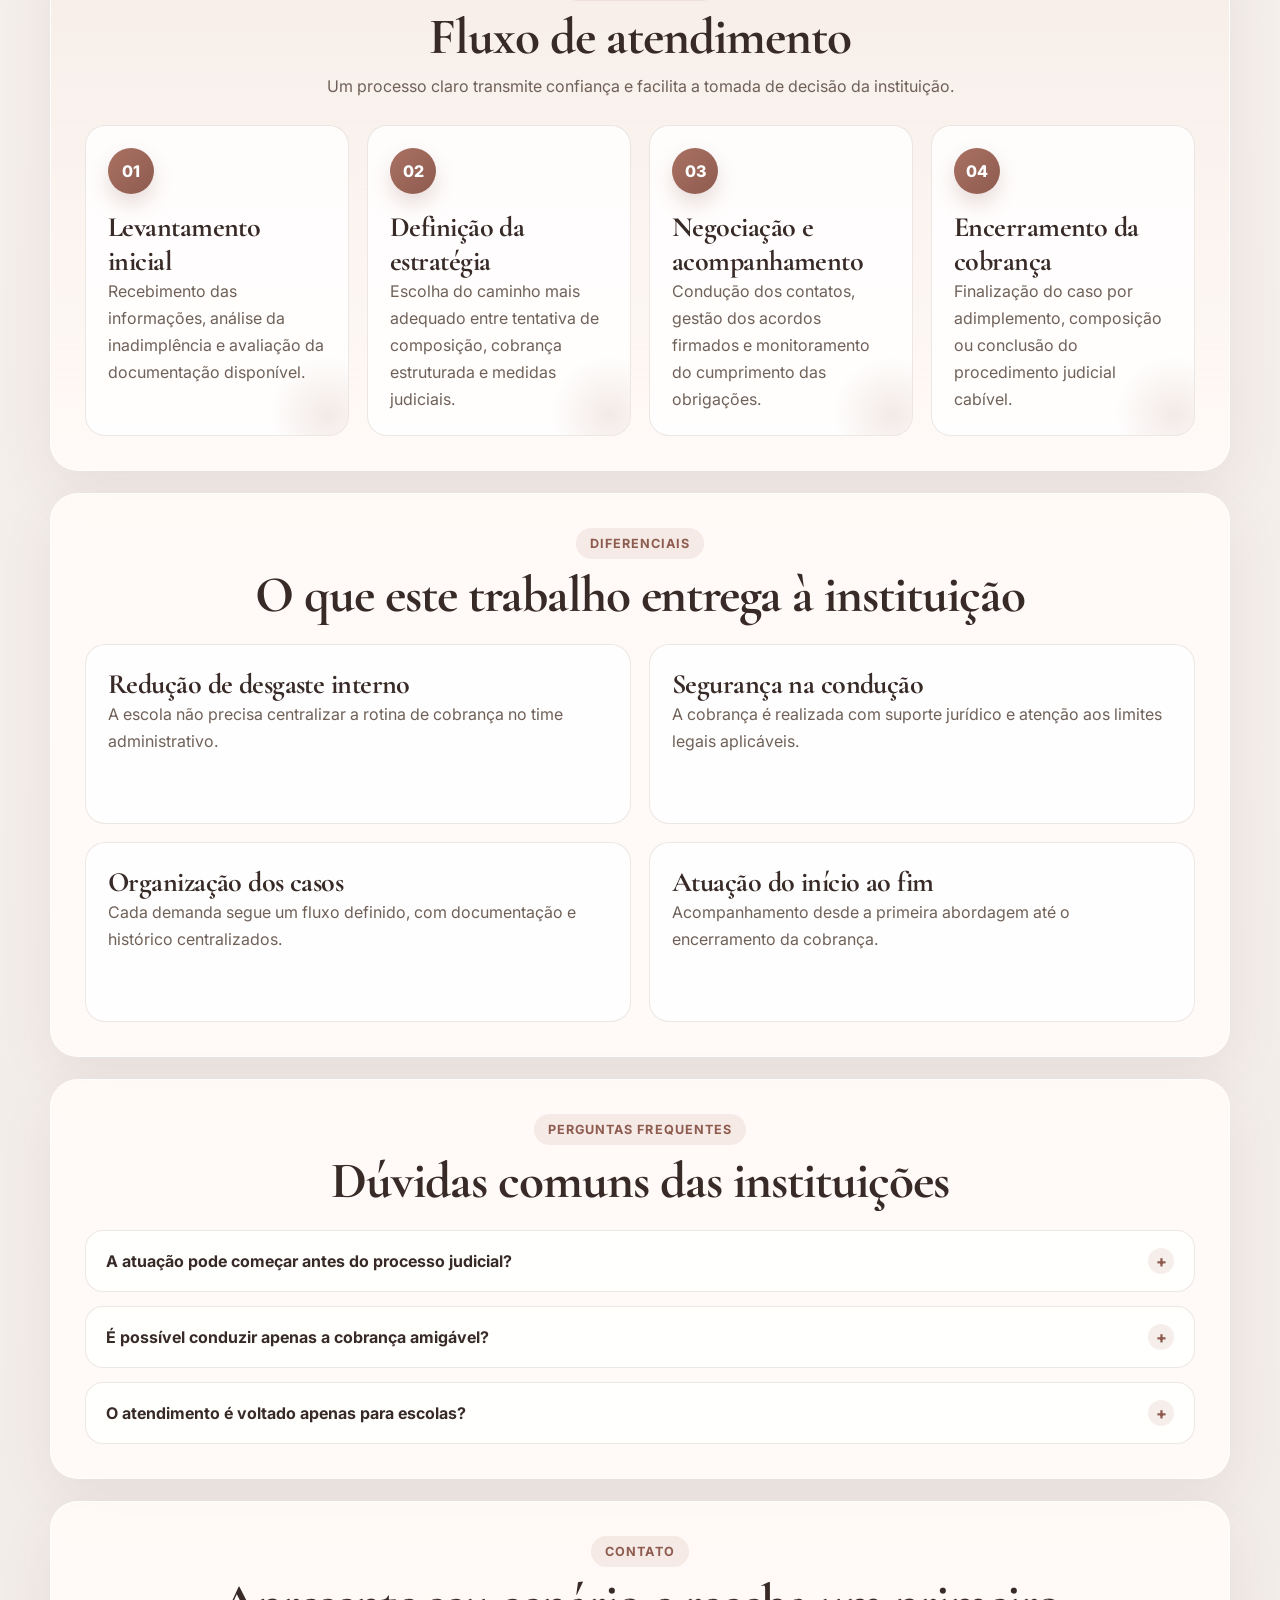
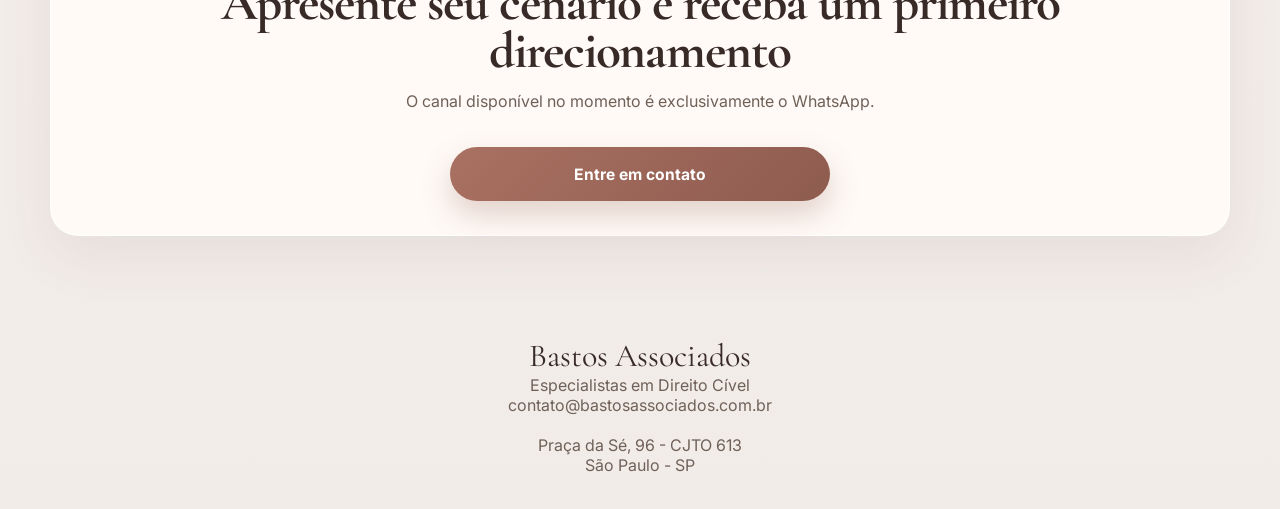
==== commit 515cf583: "Update index.html" ====
--- a/index.html
+++ b/index.html
@@ -19,7 +19,7 @@
 <body>
     <a
         class="whatsapp-float"
-        href="https://wa.me/5511997700082?text=Olá Bastos Associados, gostaria de agendar um horário para conversarmos."
+        href="https://wa.me/5511936213525?text=Olá Bastos Associados, gostaria de agendar um horário para conversarmos."
         target="_blank"
         rel="noopener noreferrer"
         aria-label="Falar no WhatsApp"
@@ -52,7 +52,7 @@
                     <div class="hero-actions">
                         <a
                             class="btn btn-primary"
-                            href="https://wa.me/5511997700082?text=Olá Bastos Associados, gostaria de agendar um horário para conversarmos."
+                            href="https://wa.me/5511936213525?text=Olá Bastos Associados, gostaria de agendar um horário para conversarmos."
                             target="_blank"
                             rel="noopener noreferrer"
                         >
@@ -263,7 +263,7 @@
             </div>
             <a
                 class="btn btn-primary btn-large"
-                href="https://wa.me/5511997700082?text=Olá Bastos Associados, gostaria de agendar um horário para conversarmos."
+                href="https://wa.me/5511936213525?text=Olá Bastos Associados, gostaria de agendar um horário para conversarmos."
                 target="_blank"
                 rel="noopener noreferrer"
             >
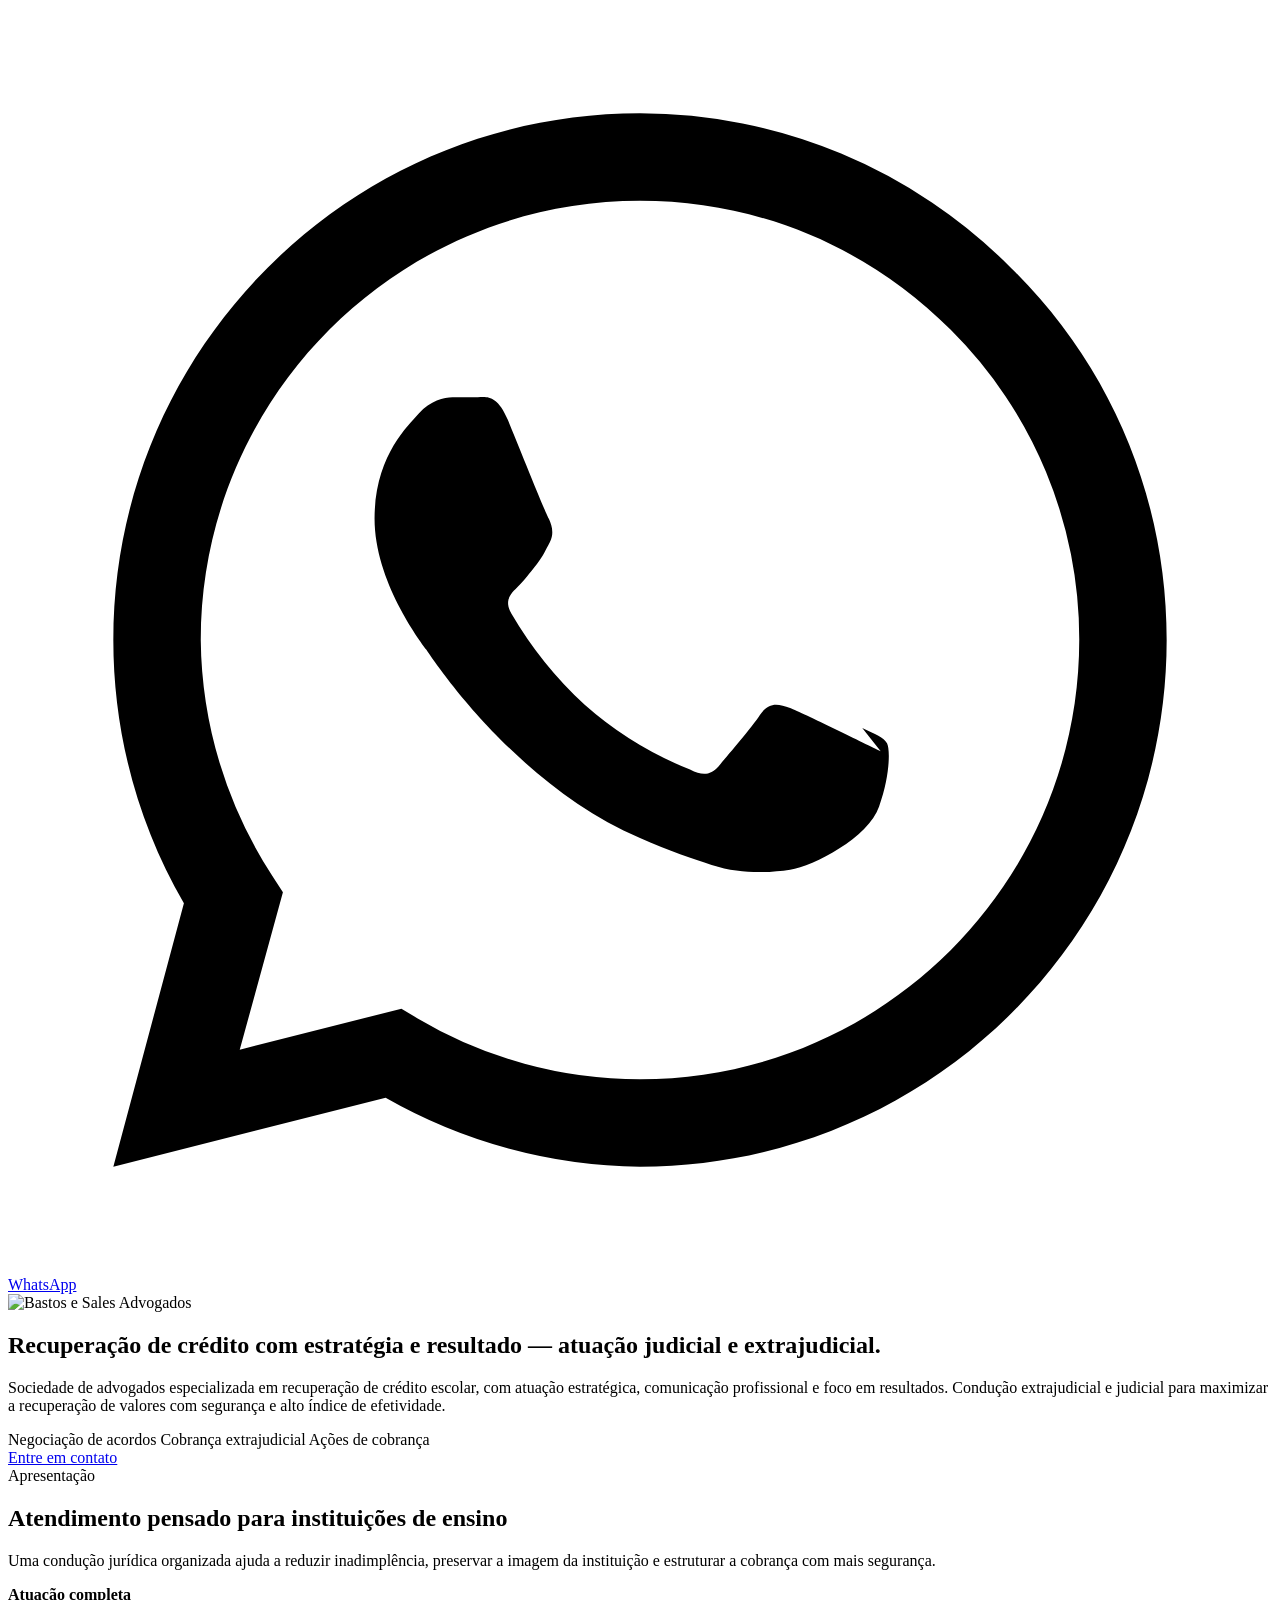
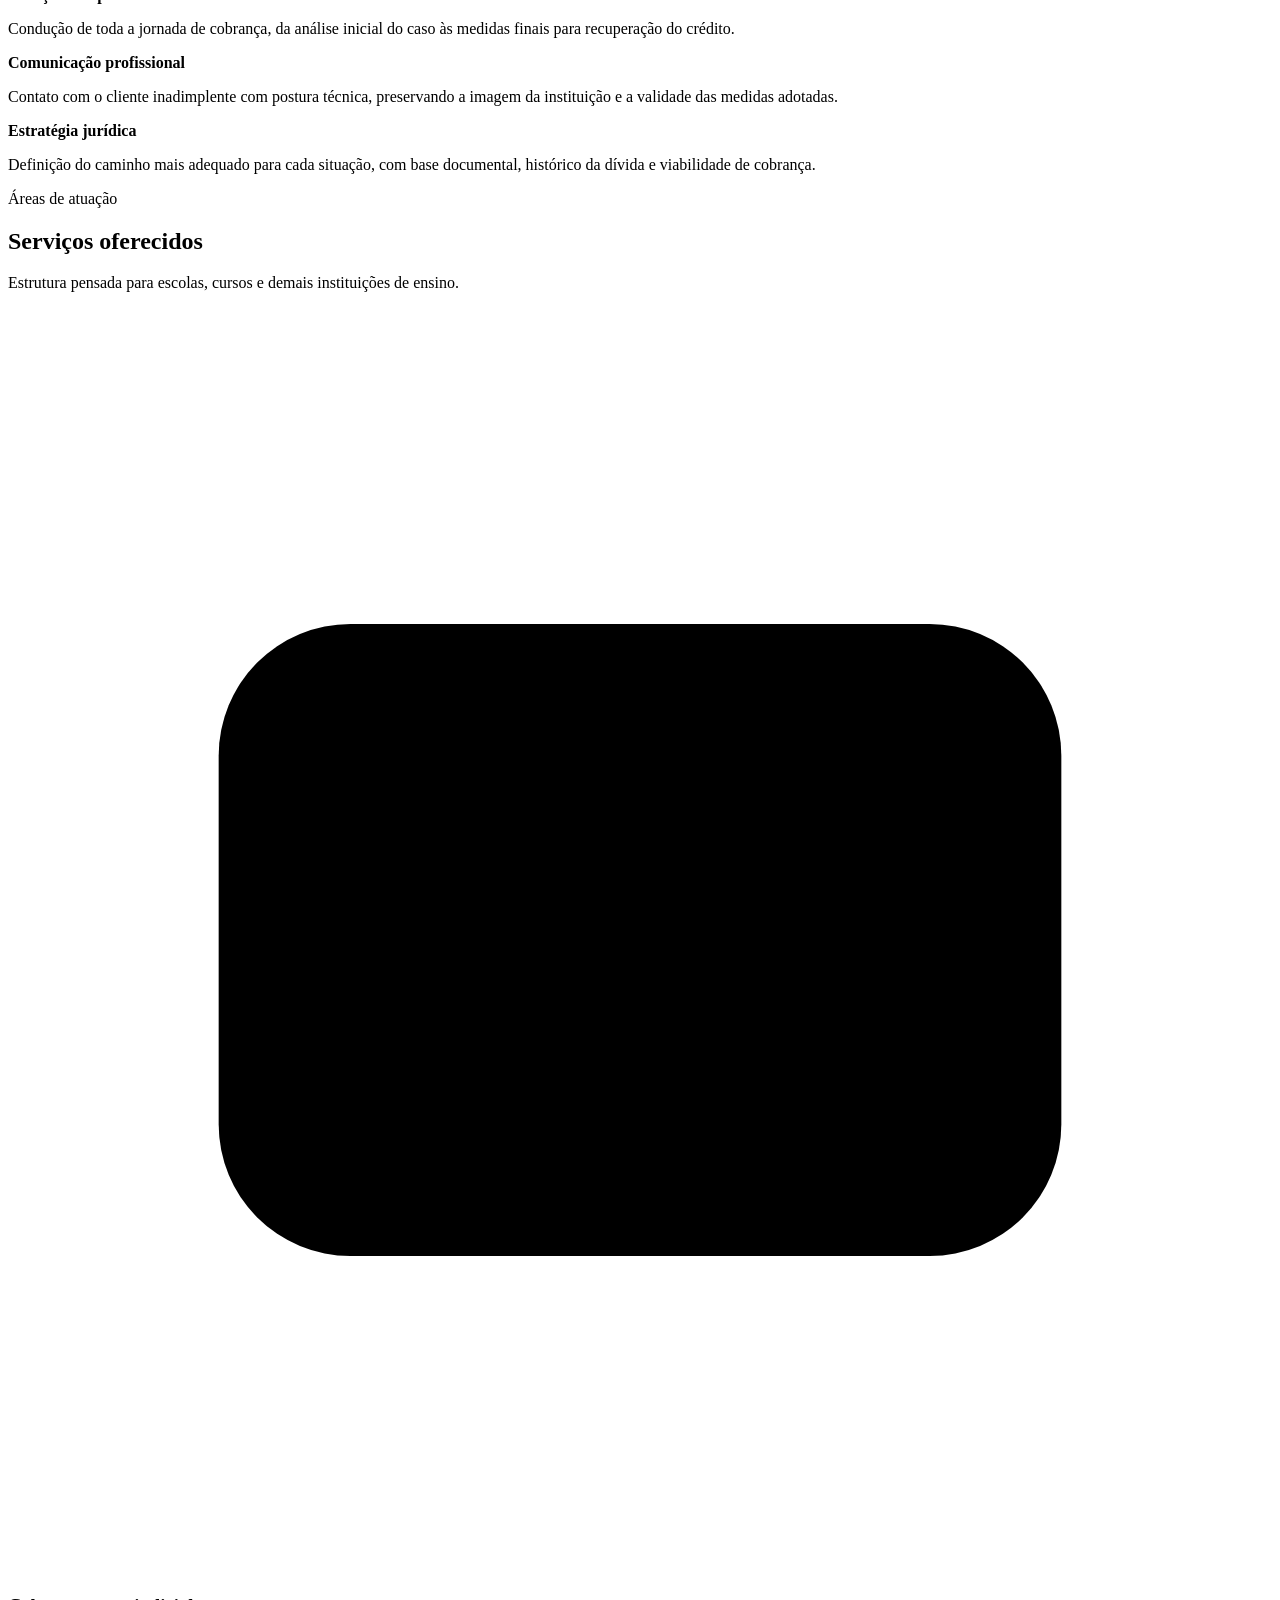
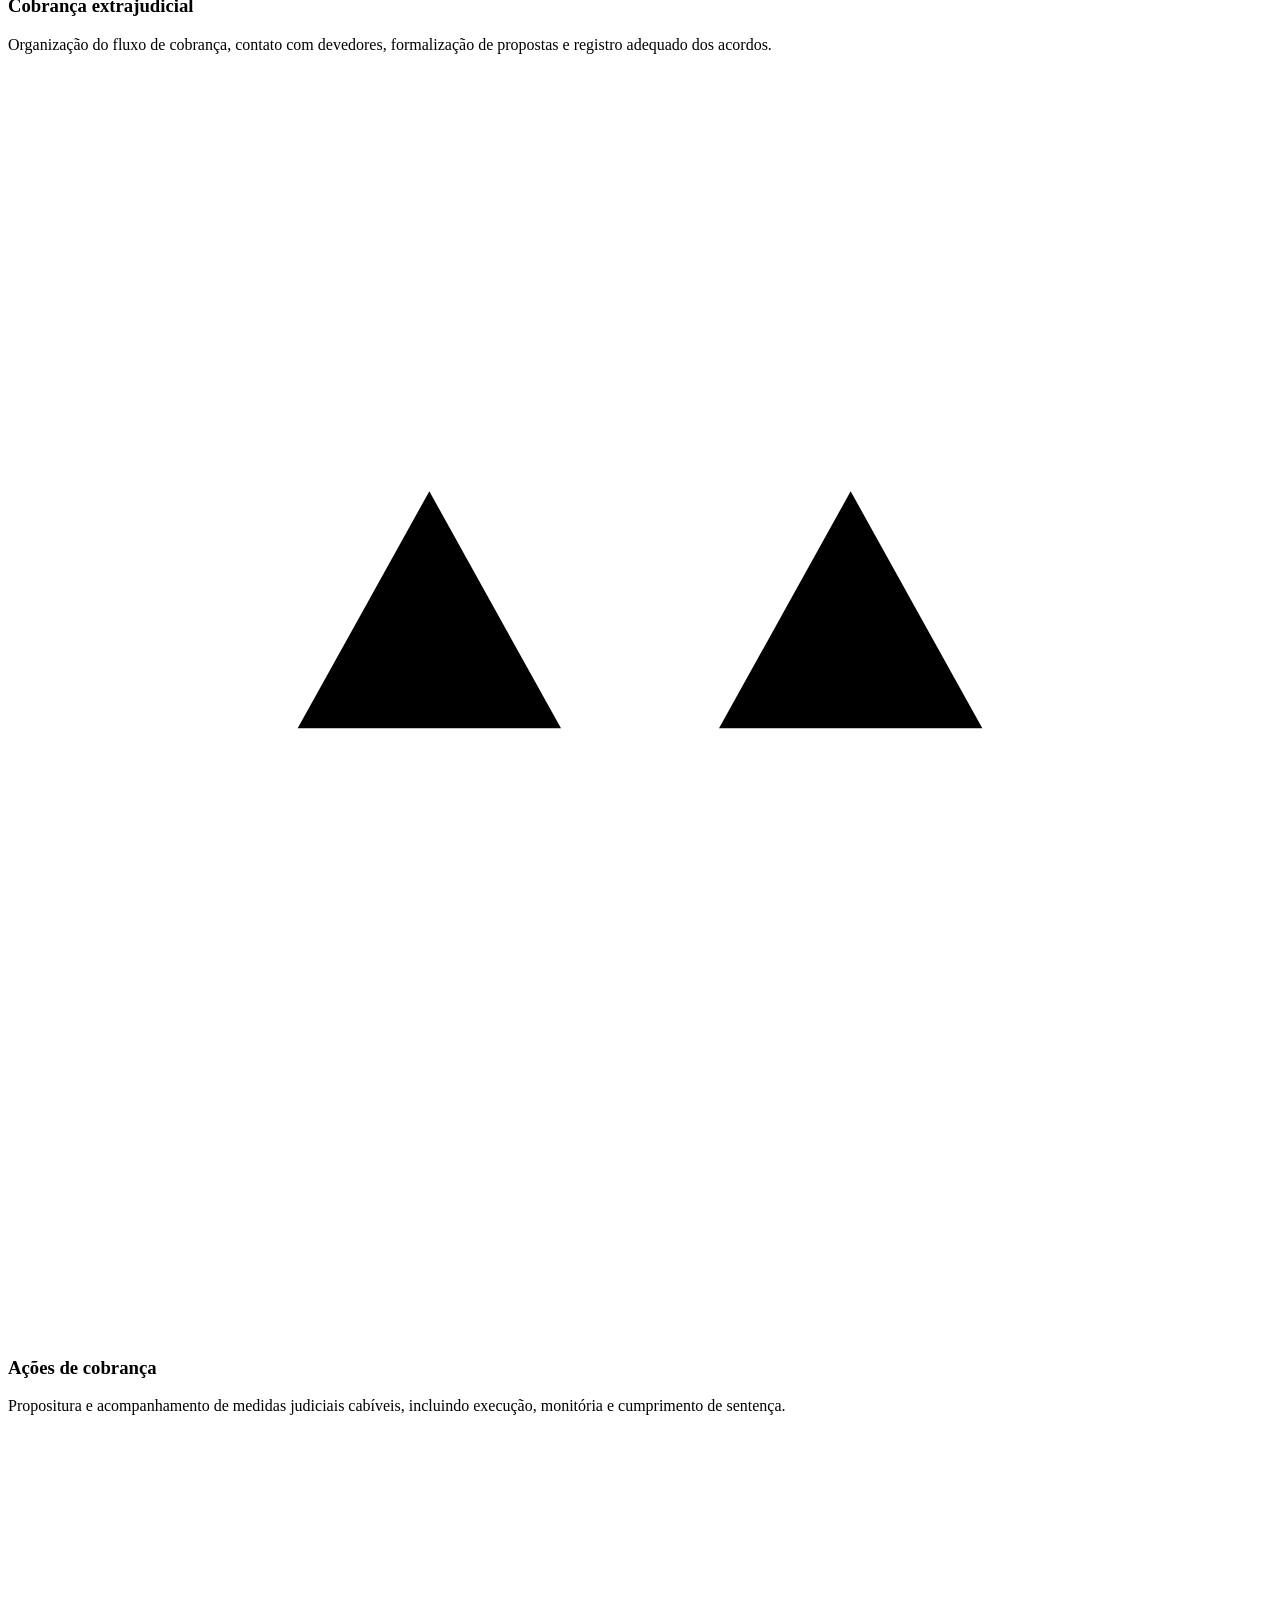
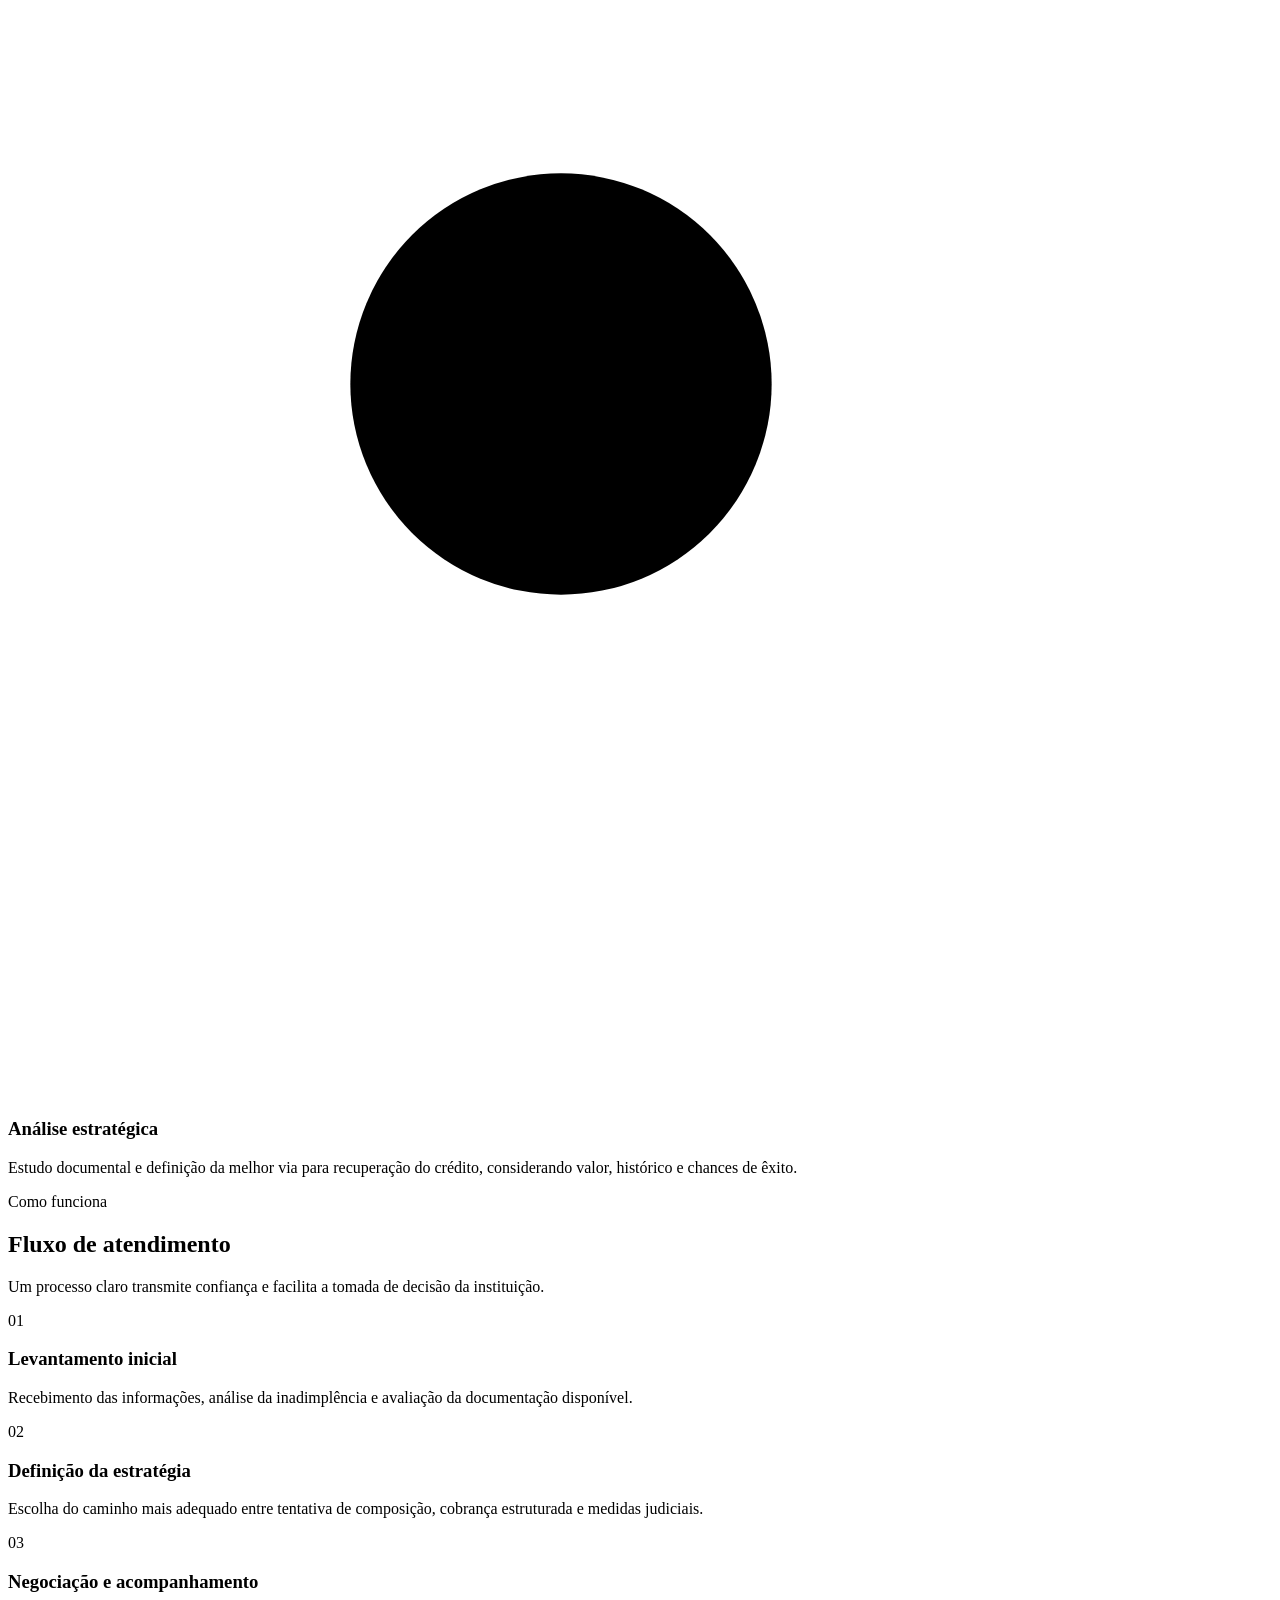
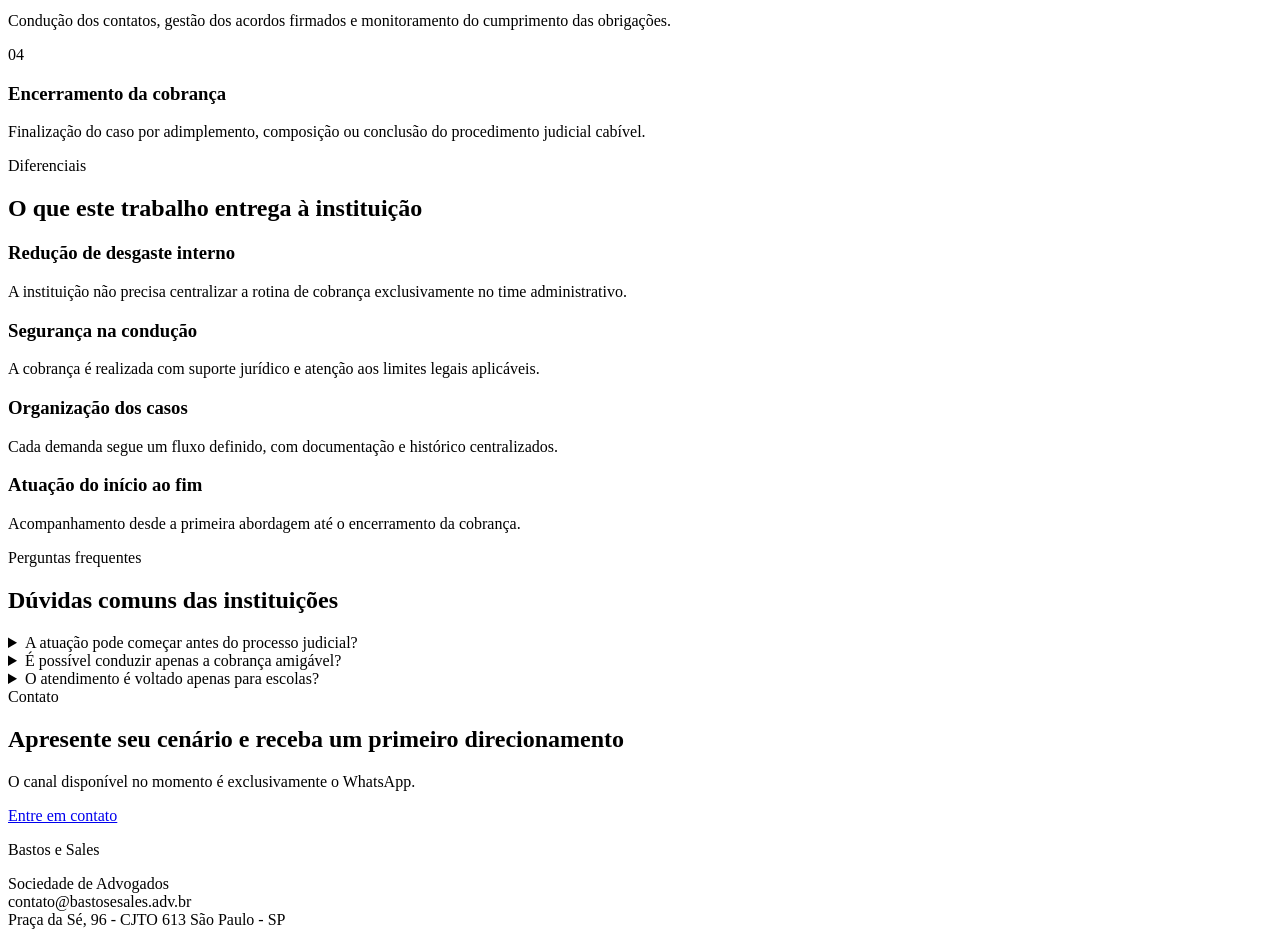
==== commit 394cb514: "Update index.html" ====
--- a/index.html
+++ b/index.html
@@ -3,10 +3,11 @@
 <head>
     <meta charset="UTF-8" />
     <meta name="viewport" content="width=device-width, initial-scale=1.0" />
-    <title>Bastos Associados | Recuperação de Crédito Escolar</title>
+    <title>Bastos e Sales | Recuperação de Crédito Escolar</title>
+    <link rel="icon" type="image/x-icon" href="favicon.jpg">
     <meta
         name="description"
-        content="Bastos Associados - atuação jurídica em recuperação de crédito de mensalidades escolares, da negociação ao encerramento das ações de cobrança."
+        content="Bastos e Sales - atuação jurídica em recuperação de crédito de mensalidades escolares, da negociação ao encerramento das ações de cobrança."
     />
     <link rel="preconnect" href="https://fonts.googleapis.com" />
     <link rel="preconnect" href="https://fonts.gstatic.com" crossorigin />
@@ -14,12 +15,12 @@
         href="https://fonts.googleapis.com/css2?family=Cormorant+Garamond:wght@500;600;700&family=Inter:wght@400;500;600;700&display=swap"
         rel="stylesheet"
     />
-    <link rel="stylesheet" href="./bastos-associados.css" />
+    <link rel="stylesheet" href="./bastos-e-sales.css" />
 </head>
 <body>
     <a
         class="whatsapp-float"
-        href="https://wa.me/5511936213525?text=Olá Bastos Associados, gostaria de agendar um horário para conversarmos."
+        href="https://wa.me/5511936213525?text=Olá Bastos e Sales, gostaria de agendar um horário para conversarmos."
         target="_blank"
         rel="noopener noreferrer"
         aria-label="Falar no WhatsApp"
@@ -35,14 +36,26 @@
     </a>
 
     <main class="page-shell">
+        <header class="brand-header" aria-label="Cabeçalho institucional Bastos e Sales">
+            <span class="brand-line" aria-hidden="true"></span>
+            <div class="brand-lockup">
+                <img
+                    class="brand-logo"
+                    src="./logo.png"
+                    alt="Bastos e Sales Advogados"
+                />
+            </div>
+            <span class="brand-line" aria-hidden="true"></span>
+        </header>
+
         <section class="hero-card">
-            <div class="hero-banner" aria-label="Banner principal com apresentação de Bastos Associados Bastos">
+            <div class="hero-banner" aria-label="Banner principal com apresentação de Bastos e Sales">
                 <div class="hero-content">
-                    <span class="eyebrow">Bastos Associados</span>
-                    <h1>Recuperação de crédito com Estratégia e Resultado - Atuação Judicial e Extrajudicial.</h1>
+                                        <h1>Recuperação de crédito com estratégia e resultado — atuação judicial e extrajudicial.</h1>
                     <p class="hero-text">
-                        Escritório especializado em recuperação de crédito escolar, com atuação estratégica e foco em resultados.
-                        Atuação extrajudicial e judicial para maximizar a recuperação de valores com baixo custo e alto índice de sucesso.
+                        Sociedade de advogados especializada em recuperação de crédito escolar, com atuação estratégica,
+                        comunicação profissional e foco em resultados. Condução extrajudicial e judicial para maximizar a
+                        recuperação de valores com segurança e alto índice de efetividade.
                     </p>
                     <div class="hero-points" aria-label="Diferenciais principais">
                         <span>Negociação de acordos</span>
@@ -52,7 +65,7 @@
                     <div class="hero-actions">
                         <a
                             class="btn btn-primary"
-                            href="https://wa.me/5511936213525?text=Olá Bastos Associados, gostaria de agendar um horário para conversarmos."
+                            href="https://wa.me/5511936213525?text=Olá Bastos e Sales, gostaria de agendar um horário para conversarmos."
                             target="_blank"
                             rel="noopener noreferrer"
                         >
@@ -201,7 +214,7 @@
                 <article class="benefit-card">
                     <h3>Redução de desgaste interno</h3>
                     <p>
-                        A escola não precisa centralizar a rotina de cobrança no time administrativo.
+                        A instituição não precisa centralizar a rotina de cobrança exclusivamente no time administrativo.
                     </p>
                 </article>
                 <article class="benefit-card">
@@ -263,7 +276,7 @@
             </div>
             <a
                 class="btn btn-primary btn-large"
-                href="https://wa.me/5511936213525?text=Olá Bastos Associados, gostaria de agendar um horário para conversarmos."
+                href="https://wa.me/5511936213525?text=Olá Bastos e Sales, gostaria de agendar um horário para conversarmos."
                 target="_blank"
                 rel="noopener noreferrer"
             >
@@ -273,9 +286,9 @@
     </main>
 
     <footer class="site-footer">
-        <p>Bastos Associados</p>
-        <span>Especialistas em Direito Cível</span>
-        <div>contato@bastosassociados.com.br</div>
+        <p>Bastos e Sales</p>
+        <span>Sociedade de Advogados</span>
+        <div>contato@bastosesales.adv.br</div>
         <span class="footer-address">
             Praça da Sé, 96 - CJTO 613
             São Paulo - SP
